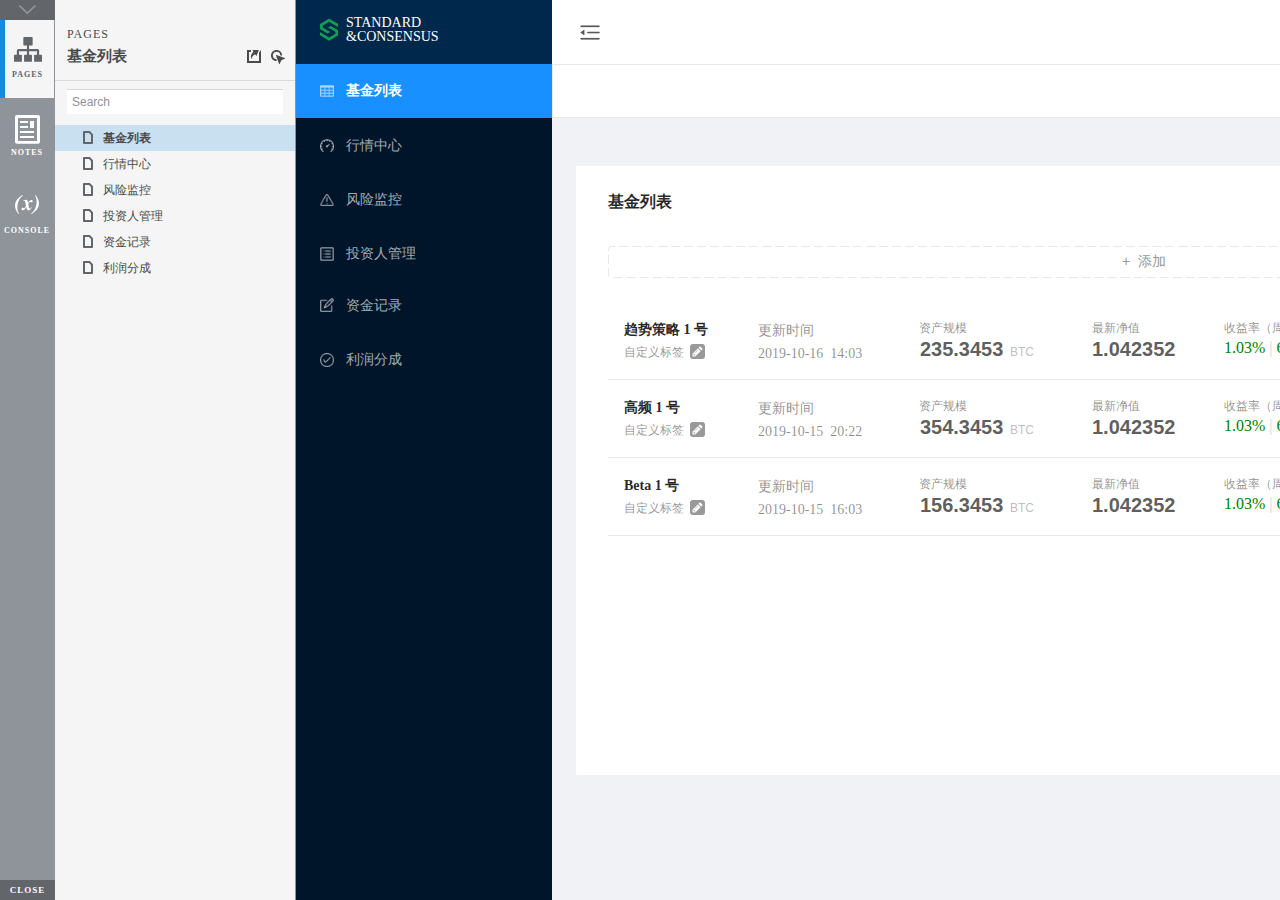
==== index.html @ 8e605404 "init" ====
<!DOCTYPE html>
<html xmlns="http://www.w3.org/1999/xhtml" xml:lang="en" lang="en">
<head>
    <title>Untitled Document</title>
    <meta http-equiv="X-UA-Compatible" content="IE=edge"/>
    <meta http-equiv="content-type" content="text/html; charset=utf-8" />
    <meta name="viewport" content="width=device-width, initial-scale=1.0" />
    <meta name="apple-mobile-web-app-capable" content="yes" />
    <link type="text/css" href="resources/css/reset.css" rel="Stylesheet" />
    <link type="text/css" href="resources/css/default.css" rel="Stylesheet" />
    <!--<link href='https://fonts.googleapis.com/css?family=Nunito:300' rel='stylesheet' type='text/css'>-->

    <script type="text/javascript">
        if (location.href.toString().indexOf('file://localhost/') == 0) {
            location.href = location.href.toString().replace('file://localhost/', 'file:///');
        }
    </script>

    <!-- 8.0.0.3366 -->
<script src="resources/scripts/jquery-1.7.1.min.js"></script>
<script src="resources/scripts/startPre.js"></script>
<script src="data/document.js"></script>

    <style type="text/css">

#outerContainer {
	width:1000px;
	height:1500px;
}

.vsplitbar {
    width: 3px;
    /*background: #B9B9B9;*/
    border-right: 1px solid #8f949a;
}

.vsplitbar:hover, .vsplitbar.active {
    background: #8f949a;
}

#rightPanel {
    background-color: White;
}

/*#leftPanel {
    min-width: 120px;
}*/

.splitterMask {
   position:absolute;
   top: 0;
   left: 0;
   width: 100%;
   height: 100%;
   overflow: hidden;
   background-image: url(resources/images/transparent.gif);
   z-index: 20000;
}

    </style>
    <script type="text/javascript" language="JavaScript"><!--
        var SITEMAP_COLLAPSE_VAR_NAME = 'c';
        var PLUGIN_VAR_NAME = 'g';
        var FOOTNOTES_VAR_NAME = 'fn';
        var ADAPTIVE_VIEW_VAR_NAME = 'view';
        var lastLeftPanelWidth = 295;
        var toolBarOnly = true;

        // isolate scope
        (function() {
            setUpController();
            
            var configuration = $axure.document.configuration;
            var _settings = {};
            _settings.projectId = configuration.prototypeId;
            _settings.isAxshare = configuration.isAxshare;
            _settings.loadFeedbackPlugin = configuration.loadFeedbackPlugin;
            var cHash = getHashStringVar(SITEMAP_COLLAPSE_VAR_NAME);
            _settings.startCollapsed = cHash == "1";
            if(cHash == "2") closePlayer();
            var gHash = getHashStringVar(PLUGIN_VAR_NAME);
            if(gHash == "") gHash = 1;
            _settings.startPluginGid = gHash;

            $axure.player.settings = _settings;

            $(window).bind('load', function() {
                if(CHROME_5_LOCAL && !$('body').attr('pluginDetected')) {
                    window.location = 'resources/chrome/chrome.html';
                }
            });

            $(document).ready(function() {
                $axure.page.bind('load.start', mainFrame_onload);
                $axure.messageCenter.addMessageListener(messageCenter_message);

                $(document).on('pluginShown', function (event, data) {
                    setVarInCurrentUrlHash('g', data ? data : '');
                });

                $(document).on('pluginCreated', function(event, data) {
                    if($axure.player.settings.startPluginGid == data) {
                        $axure.player.showPlugin(data);
                    }
                });

                if($axure.player.settings.loadFeedbackPlugin) {
                    if($axure.player.settings.isAxshare) {
                        $axure.utils.loadJS('/Scripts/plugins/feedback/feedback8.js');
                    } else {
                        $axure.utils.loadJS('http://share.axure.com/Scripts/plugins/feedback/feedback8.js');
                    }
                }

                if(navigator.userAgent.indexOf("MSIE") >= 0) $('#outerContainer').width('100%');
                initialize();
                if($axure.player.settings.startCollapsed) $('#outerContainer').splitter({ sizeLeft: 0 });
                else $('#outerContainer').splitter({ sizeLeft: lastLeftPanelWidth });
                $('#leftPanel').width(lastLeftPanelWidth);
                
                $(window).resize(function() { resizeContent(); });

                $('#maximizePanelContainer').hide();

                initializeLogo();

                $(window).resize();
                resizeContent();
                
                $axure.player.collapseToBar();

                if($axure.player.settings.startCollapsed) {
                    collapse();
                    $('#leftPanel').width(0);
                }

                if(MOBILE_DEVICE) {
                    $('#interfaceControlFrameMinimizeContainer').height('45px');
                    $('#interfaceControlFrameMinimizeContainer a').height('45px');
                    $('#interfaceControlFrameHeaderContainer').css('margin-top','45px');
                    $('#interfaceControlFrameCloseContainer a').css('padding','10px 0px');
                    $('#maximizePanelContainer').height('45px');//.css('top','inherit').css('bottom','0px');

                    $('body').removeClass('hashover');

                    if(IOS) {
                        $('#rightPanel').css('overflow', 'auto').css('-webkit-overflow-scrolling', 'touch').css('-ms-overflow-x', 'hidden');

                        window.addEventListener("orientationchange", function() {
                            var viewport = document.querySelector("meta[name=viewport]");
                            //so iOS doesn't zoom when switching back to portrait
                            viewport.setAttribute('content', 'width=device-width, initial-scale=1.0, maximum-scale=1.0');
                            viewport.setAttribute('content', 'width=device-width, initial-scale=1.0');
                            resizeContent();
                        }, false);

                        $axure.page.bind('load.start', function() {
                            resizeContent();
                        });
                    }
                }

            });

            function initialize() {
                var legacyQString = getQueryString("Page");
                if (legacyQString.length > 0) {
                    location.href = location.href.substring(0, location.href.indexOf("?")) + "#p=" + legacyQString;
                    return;
                }

                var mainFrame = document.getElementById("mainFrame");
                //if it's local file on safari, test if we can access mainframe after its loaded
                if(SAFARI && document.location.href.indexOf('file://') >= 0) {
                    $(mainFrame).load(function () {
                        var canAccess;
                        try {
                            var mainFrameWindow = mainFrame.contentWindow || mainFrame.contentDocument;
                            mainFrameWindow['safari_file_CORS'] = 'Y';
                            canAccess = mainFrameWindow['safari_file_CORS'] === 'Y';
                        } catch(err) {
                            canAccess = false;
                        }

                        if(!canAccess) window.location = 'resources/chrome/safari.html';
                    });
                }

                mainFrame.contentWindow.location.href = getInitialUrl();
            }

            function initializeLogo() {
                if($axure.document.configuration.logoImagePath) {
                    var image = new Image();
                    image.onload = function() {
                        $('#logoImage').css('max-width', this.width + 'px');
                        $axure.player.resizeContent();
                    };
                    image.src = $axure.document.configuration.logoImagePath;
                
                    $('#interfaceControlFrameLogoImageContainer').html('<img id="logoImage" src="" />');
                    $('#logoImage').attr('src', $axure.document.configuration.logoImagePath).load(function() { resizeContent(); });
                } else $('#interfaceControlFrameLogoImageContainer').hide();

                if ($axure.document.configuration.logoImageCaption) {
                    $('#interfaceControlFrameLogoCaptionContainer').html($axure.document.configuration.logoImageCaption);
                } else $('#interfaceControlFrameLogoCaptionContainer').hide();

                if(!$('#interfaceControlFrameLogoImageContainer').is(':visible') && !$('#interfaceControlFrameLogoCaptionContainer').is(':visible')) {
                    $('#interfaceControlFrameLogoContainer').hide();
                }
            }

            var resizeContent = $axure.player.resizeContent = function() {
                var newHeight = $(window).height();
                var newWidth = $(window).width();

                var controlContainerHeight = newHeight;// - 30;
                if($('#interfaceControlFrameLogoContainer').is(':visible')) controlContainerHeight -= $('#interfaceControlFrameLogoContainer').outerHeight();// + 16;

                $('#outerContainer').height(newHeight).width(newWidth);
                $('.vsplitbar').height(newHeight);
                $('#leftPanel').height(newHeight);
                $('#interfaceControlFrame').height(newHeight);
                $('#interfaceControlFrameContainer').height(newHeight);
                $('#interfaceControlFrameHostContainer').height(controlContainerHeight);

                $('#rightPanel').height(newHeight);
                $('#mainFrame').height(newHeight);

                if($('#leftPanel').is(':visible')) $('#rightPanel').width($(window).width() - $('#leftPanel').width() - 1);// $('.vsplitbar').width());
                else $('#rightPanel').width($(window).width());

                $(document).trigger('ContainerHeightChange',[controlContainerHeight]);

                if(MOBILE_DEVICE) {
                    if(!(getHashStringVar(ADAPTIVE_VIEW_VAR_NAME).length > 0)) $axure.messageCenter.postMessage('setAdaptiveViewForSize', {'width':newWidth, 'height':$('#rightPanel').height()});
                }
            }

            var collapseToBar = $axure.player.collapseToBar = function() {
                lastLeftPanelWidth = $('#leftPanel').width();
                $('#leftPanel').width('55px');
                $('.vsplitbar').hide();
                $('#rightPanel').width($(window).width() - $('#leftPanel').width());
                $(window).resize();
                $('#outerContainer').trigger('resize');
                toolBarOnly = true;
            }

            var expandFromBar = $axure.player.expandFromBar = function() {
                if($('.vsplitbar').is(':visible')) return;

                $('#leftPanel').width(lastLeftPanelWidth);
                $('.vsplitbar').show();
                $('#rightPanel').width($(window).width() - $('#leftPanel').width() - 1);// $('.vsplitbar').width());
                $(window).resize();
                $('#outerContainer').trigger('resize');
                toolBarOnly = false;
            }

        })();

        function messageCenter_message(message, data) {
            if(message == 'expandFrame') expand();
            else if(message == 'getCollapseFrameOnLoad' && $axure.player.settings.startCollapsed && !MOBILE_DEVICE) $axure.messageCenter.postMessage('collapseFrameOnLoad');
        }

        
        function getInitialUrl() {
            var pageName = getHashStringVar("p");
            if(pageName.length > 0) return pageName + ".html";
            else {
                var url = getFirstPageUrl($axure.document.sitemap.rootNodes);
                return (url ? url : "about:blank");
            }
        }

        function getFirstPageUrl(nodes) {
            for (var i = 0; i < nodes.length; i++) {
                var node = nodes[i];
                if (node.url) return node.url;
                else {
                    var hasChildren = (node.children && node.children.length > 0);
                    if (hasChildren) {
                        var url = getFirstPageUrl(node.children);
                        if (url) return url;
                    }
                }
            }
            return null;
        }

        function closePlayer() {
            if($axure.page.location) window.location.href = $axure.page.location;
            else {
                var pageFile = getInitialUrl();
                var currentLocation = window.location.toString();
                window.location.href = currentLocation.substr(0, currentLocation.lastIndexOf("/") + 1) + pageFile;
            }
        }

        function replaceHash(newHash) {
            var currentLocWithoutHash = window.location.toString().split('#')[0];

            //We use replace so that every hash change doesn't get appended to the history stack.
            //We use replaceState in browsers that support it, else replace the location
            if(typeof window.history.replaceState != 'undefined') {
                try {
                    //Chrome 45 (Version 45.0.2454.85 m) started throwing an error here when generated locally (this only happens with sitemap open) which broke all interactions.
                    //try catch breaks the url adjusting nicely when the sitemap is open, but all interactions and forward and back buttons work.
                    //Uncaught SecurityError: Failed to execute 'replaceState' on 'History': A history state object with URL 'file:///C:/Users/Ian/Documents/Axure/HTML/Untitled/start.html#p=home' cannot be created in a document with origin 'null'.
                    window.history.replaceState(null, null, currentLocWithoutHash + newHash);
                } catch(ex) {}
            } else {
                window.location.replace(currentLocWithoutHash + newHash);
            }
        }

        function collapse() {
            setVarInCurrentUrlHash('c', 1);
            if(!toolBarOnly) lastLeftPanelWidth = $('#leftPanel').width();

            $('#maximizePanelContainer').show();
            $('#leftPanel').hide();
            $('.vsplitbar').hide();
            $('#rightPanel').width($(window).width());
            $(window).resize();
            $('#outerContainer').trigger('resize');

            $(document).trigger('sidebarCollapse');

            if(MOBILE_DEVICE) {
                $('#maximizePanelContainer').animate({
                    top:$('#rightPanel').height() - $('#maximizePanelContainer').height()
                }, 300, 'swing', function() {
                    $('#maximizePanelContainer').css('top', 'inherit').css('bottom', '0px');
                });
            }
        }

        function expand() {
            if(MOBILE_DEVICE) {
                $('#maximizePanelContainer').css('top', '0px').css('bottom', 'inherit');
            }

            deleteVarFromCurrentUrlHash('c');
            $('#maximizePanelContainer').hide();
            $('#leftPanel').width(lastLeftPanelWidth);
            $('#leftPanel').show();
            if(!toolBarOnly) {
                $('.vsplitbar').show();
                $('#rightPanel').width($(window).width() - $('#leftPanel').width() - 1);
            } else {
                $axure.player.collapseToBar();
            }
            $(window).resize();
            $('#outerContainer').trigger('resize');

            $(document).trigger('sidebarExpanded');
        }


        function mainFrame_onload() {
            if($axure.page.pageName) document.title = $axure.page.pageName;
        }

        function getQueryString(query) {
            var qstring = self.location.href.split("?");
            if(qstring.length < 2) return "";
            return GetParameter(qstring, query);
        }
        
        function GetParameter(qstring, query) {
            var prms = qstring[1].split("&");
            var frmelements = new Array();
            var currprmeter, querystr = "";

            for(var i = 0; i < prms.length; i++) {
                currprmeter = prms[i].split("=");
                frmelements[i] = new Array();
                frmelements[i][0] = currprmeter[0];
                frmelements[i][1] = currprmeter[1];
            }

            for(j = 0; j < frmelements.length; j++) {
                if(frmelements[j][0].toLowerCase() == query.toLowerCase()) {
                    querystr = frmelements[j][1];
                    break;
                }
            }
            return querystr;
        }
        
        function getHashStringVar(query) {
            var qstring = self.location.href.split("#");
            if(qstring.length < 2) return "";
            return GetParameter(qstring, query);
        }

        function setHashStringVar(currentHash, varName, varVal) {
            var varWithEqual = varName + '=';
            var poundVarWithEqual = varVal === '' ? '' :  '#' + varName + '=' + varVal;
            var ampVarWithEqual = varVal === '' ? '' :  '&' + varName + '=' + varVal;
            var hashToSet = '';

            var pageIndex = currentHash.indexOf('#' + varWithEqual);
            if(pageIndex == -1) pageIndex = currentHash.indexOf('&' + varWithEqual);
            if(pageIndex != -1) {
                var newHash = currentHash.substring(0, pageIndex);

                newHash = newHash == '' ? poundVarWithEqual : newHash + ampVarWithEqual;

                var ampIndex = currentHash.indexOf('&', pageIndex + 1);
                if(ampIndex != -1) {
                    newHash = newHash == '' ? '#' + currentHash.substring(ampIndex + 1) : newHash + currentHash.substring(ampIndex);
                }
                hashToSet = newHash;
            } else if(currentHash.indexOf('#') != -1) {
                hashToSet = currentHash + ampVarWithEqual;
            } else {
                hashToSet = poundVarWithEqual;
            }

            if(hashToSet != '' || varVal == '') {
                return hashToSet;
            }

            return null;
        }

        function setVarInCurrentUrlHash(varName, varVal) {
            var newHash = setHashStringVar(window.location.hash, varName, varVal);

            if(newHash != null) {
                replaceHash(newHash);
            }
        }

        function deleteHashStringVar(currentHash, varName) {
            var varWithEqual = varName + '=';

            var pageIndex = currentHash.indexOf('#' + varWithEqual);
            if(pageIndex == -1) pageIndex = currentHash.indexOf('&' + varWithEqual);
            if(pageIndex != -1) {
                var newHash = currentHash.substring(0, pageIndex);

                var ampIndex = currentHash.indexOf('&', pageIndex + 1);

                //IF begin of string....if none blank, ELSE # instead of & and rest
                //IF in string....prefix + if none blank, ELSE &-rest
                if(newHash == '') { //beginning of string
                    newHash = ampIndex != -1 ? '#' + currentHash.substring(ampIndex + 1) : '';
                } else { //somewhere in the middle
                    newHash = newHash + (ampIndex != -1 ? currentHash.substring(ampIndex) : '');
                }

                return newHash;
            }

            return null;
        }

        function deleteVarFromCurrentUrlHash(varName) {
            var newHash = deleteHashStringVar(window.location.hash, varName);

            if(newHash != null) {
                replaceHash(newHash);
            }
        }
    --></script>
    
    <link type="text/css" rel="Stylesheet" href="plugins/sitemap/styles/sitemap.css" />
    <link type="text/css" rel="Stylesheet" href="plugins/page_notes/styles/page_notes.css" />
    <link type="text/css" rel="Stylesheet" href="plugins/debug/styles/debug.css" />
    <script src="resources/scripts/startPost.js"></script>


    <!--<link type="text/css" rel="Stylesheet" href="plugins/recordplay/styles/recordplay.css" />
    <script type="text/javascript" src="plugins/recordplay/recordplay.js"></script>-->
    

</head>
<body scroll="no" class="hashover">
    <div id="outerContainer">

        <div id="leftPanel">
            <div id="interfaceControlFrame">
                <div id="interfaceControlFrameMinimizeContainer">
                    <a title="Collapse" id="interfaceControlFrameMinimizeButton" onclick="collapse();">&nbsp;</a>
                </div>
                <div id="interfaceControlFrameHeaderContainer">
                    <ul id="interfaceControlFrameHeader"></ul>
                </div>
                <div id="interfaceControlFrameContainer">
                    <div id="interfaceControlFrameLogoContainer">
                        <div id="interfaceControlFrameLogoImageContainer"></div>
                        <div id="interfaceControlFrameLogoCaptionContainer"></div>
                    </div>
                    <div id="interfaceControlFrameHostContainer">
                    </div>
                </div>
                <div id="interfaceControlFrameCloseContainer">
                    <a title="Close" id="interfaceControlFrameCloseButton" onclick="closePlayer();">CLOSE</a>
                </div>
            </div>
        </div>
        <div id="rightPanel">
            <iframe id="mainFrame" name="mainFrame" width="100%" height="100%" src="" frameborder="0" style="display: block;" webkitallowfullscreen mozallowfullscreen allowfullscreen></iframe>
        </div>

    </div>

    <div id="maximizePanelContainer">
        <iframe id="expandFrame" src="resources/expand.html" width="100%" height="100%" scrolling="no" allowtransparency="true" frameborder="0"></iframe>
    </div>

</body>
</html>
---- resources/css/default.css ----
﻿body {
  font-family : Arial, Helvetica, Sans-Serif;
  background-color: #8f949a;
  overflow:hidden;
}
a {
  cursor: pointer;
}

input[type="radio"], input[type="checkbox"] {
    margin: 0px 9px 0px 0px;
    vertical-align: bottom;
}

input {
    -webkit-box-sizing: border-box;
    -moz-box-sizing: border-box;
    box-sizing: border-box;
}

#maximizePanelContainer {
  font-size: 4px;
  position:absolute;
  left: 0px;
  top: 0px;
  width: 55px;
  height: 20px;
  overflow: visible;
  z-index: 1000;
}
#maximizePanelOver {
    position: absolute;
    left: 0px;
    top: 0px;
    width: 55px;
    height: 20px;
}
.maximizePanel {
    position: absolute;
    left: 0px;
    top: 0px;
    width: 55px;
    height: 20px;
    background: #a2a2a2 url('../images/expand.png') no-repeat center center;
    background: url('../images/expand.svg') no-repeat center center, linear-gradient(rgba(200,200,200,.5),rgba(200,200,200,.5));
    cursor: pointer;
}

#interfaceControlFrameMinimizeContainer {
  position:absolute;
    top: 0px;
    left: 0px;
  font-size: 2px; /*for IE*/
  text-align: right;
  z-index: 100;
    height: 20px;
    width: 55px;
    background-color: #62666b;
}
#interfaceControlFrameMinimizeContainer a {
    display: inline-block;
    width: 55px;
    height: 20px;
    font-size: 2px;
    background: url('../images/close.png') no-repeat center center;
    background: url('../images/close.svg') no-repeat center center, linear-gradient(transparent,transparent);
    text-decoration: none;
}

.hashover #interfaceControlFrameMinimizeContainer a:hover {
    background: url('../images/close_hover.png') no-repeat center center;
    background: url('../images/close_hover.svg') no-repeat center center, linear-gradient(transparent,transparent);
}

#interfaceControlFrame {
    margin: 0px 0px 0px 55px;
}

#interfaceControlFrameCloseContainer {
    /*display: none;*/
    position:absolute;
    bottom: 0px;
    left: 0px;
    font-size: 9px;
    font-family: 'Trebuchet MS';
    font-weight: bold;
    letter-spacing: 1px;
    z-index: 100;
    width: 55px;
    background-color: #62666b;
    text-align: center;  
}
#interfaceControlFrameCloseContainer a {
    display: inline-block;
    width: 55px;
    color: #ffffff;
    padding: 5px 0px;
}

#interfaceControlFrameHeader li a {
    display: block;
    width: 54px;
    height: 78px;
    text-align: center;
    padding-top: 50px;
    outline: none;
    margin-right: 1px;
    text-decoration: none;
    color: #ffffff;
    white-space: nowrap;
    background-color: transparent;
    background-repeat: no-repeat;
    background-position: 50% 17px;
    box-sizing: border-box;
    -moz-box-sizing: border-box;
    -webkit-box-sizing: border-box;
    border-left: 4px solid transparent;
    border-right: 4px solid transparent;
}

.hashover #interfaceControlFrameHeader li a:hover {
    background-color: transparent;
    background-repeat: no-repeat;
    background-position: 50% 17px;
    color: #c2c2c2;
}

#interfaceControlFrameHeader li a.selected, #interfaceControlFrameHeader li a.selected:hover {
    background-color: #f5f5f5;
    background-repeat: no-repeat;
    background-position: 50% 17px;
    color: #62666b;
    border-left: 5px solid #138CDD;
}

#interfaceControlFrameHeaderContainer {
    float: left;
    overflow: visible;
    width: 55px;
    margin-left: -55px;
    margin-top: 20px;
}

#interfaceControlFrameHeader {
    position: relative;
    list-style: none;
    font-size: 8px;
    z-index: 50;
    font-family: 'Trebuchet MS';
    font-weight: bold;
    letter-spacing: 1px;
}

#interfaceControlFrameContainer {
    float: right;
    background-color: #f5f5f5;
    overflow: hidden;
    width: 100%;
}

#interfaceControlFrameLogoContainer {
  background-color: White;
  padding: 20px 10px 10px 10px;
  overflow: hidden;
}

#interfaceControlFrameLogoImageContainer {
  text-align: center;
}

#interfaceControlFrameLogoCaptionContainer {
  text-align: center;
  margin: 5px 10px 0px 10px;
  font-size: 12px;
  color: #4a4a4a;
}

#logoImage {
    width: 100%;
}

.emptyStateContainer {
    text-align: center;
    padding: 0px 10px;
    margin-top: 32px
}

.emptyStateTitle {
    margin: 0px 0px 9px 0px;
    font-weight: bold;
}

.emptyStateContent {
    line-height: 16px;
}

.dottedDivider {
    height: 2px;
    margin: 15px 0px 15px 0px;
    background: url('../images/divider.png') no-repeat center center;
    background: url('../images/divider.svg') no-repeat center center, linear-gradient(transparent,transparent);
}

.nondottedDivider {
    height: 2px;
    margin: 9px 0px 9px 0px;
}
---- plugins/sitemap/styles/sitemap.css ----
﻿
#sitemapHost {
    font-size: 12px;
    color:#4a4a4a;
    height: 100%;
}

#sitemapHostBtn a {
    background: url('images/sitemap_on.png');
    background: url('images/sitemap_on.svg'),linear-gradient(transparent, transparent);
}

.hashover #sitemapHostBtn a:hover {
    background: url('images/sitemap_hover.png');
    background: url('images/sitemap_hover.svg'),linear-gradient(transparent, transparent);
}

#sitemapHostBtn a.selected, #sitemapHostBtn a.selected:hover {
    background: url('images/sitemap_off.png');
    background: url('images/sitemap_off.svg'),linear-gradient(transparent, transparent);
}

#sitemapHost .pageButtonHeader {
    top: -27px;
}

#sitemapTreeContainer {
    overflow: auto;
    width: 100%;
    height: 100%;
    -webkit-overflow-scrolling: touch;
}

.sitemapTree {
    margin: 0px 0px 10px 0px;
    overflow:visible;
}

.sitemapTree ul {
    list-style-type: none;
    margin: 0px 0px 0px 0px;
    padding-left: 0px;
}

.sitemapPlusMinusLink 
{
}

.sitemapMinus 
{
	vertical-align:middle;
    background: url('images/minus.gif');
    background-repeat: no-repeat;
	margin-right: 3px;	
	margin-bottom: 1px;
    height:9px;
    width:9px;
    display:inline-block;
}

.sitemapPlus 
{
	vertical-align:middle;
    background: url('images/plus.gif');
    background-repeat: no-repeat;
	margin-right: 3px;	
	margin-bottom: 1px;
	height:9px;
    width:9px;
    display:inline-block;
}

.sitemapPageLink 
{
    margin-left: 0px;
}

.sitemapPageIcon 
{
	margin: 0px 0px -3px 4px;
    width: 16px;
    height: 16px;
    display: inline-block;
    background: url('images/page.png') no-repeat center center;
    background: url('images/page.svg') no-repeat center center, linear-gradient(transparent,transparent);
}

.sitemapFlowIcon
{
    background: url('images/flow.png') no-repeat center center;
    background: url('images/flow.svg') no-repeat center center, linear-gradient(transparent,transparent);
}

.sitemapFolderIcon
{
    background: url('images/folder_closed.png') no-repeat center center;
    background: url('images/folder_closed.svg') no-repeat center center, linear-gradient(transparent,transparent);
}

.sitemapFolderOpenIcon
{
    background: url('images/folder_open.png') no-repeat center center;
    background: url('images/folder_open.svg') no-repeat center center, linear-gradient(transparent,transparent);
}

.sitemapPageName 
{
    margin-left: 7px;
}

.sitemapNode 
{
    /*margin:4px 0px 4px 0px;*/
    white-space:nowrap;
}

.sitemapPageLinkContainer {
    /*display: inline-block;*/
    margin-left: 0px;
    padding: 4px 0px 4px 0px;
}
/*
.sitemapNode div
{
	padding-top: 1px; 
	padding-bottom: 3px;
    padding-left: 20px;
	height: 14px;
}
*/

.sitemapExpandableNode 
{
	margin-left: 0px;
}

.sitemapHighlight 
{
    /*display: inline-block;*/
	background-color : #C8E0F0;
    font-weight: bold;
}

.sitemapGreyedName
{
	color: #AAA;
}


.pluginNameHeader
{
    font-family: 'Trebuchet MS';
	font-size: 12px;
    letter-spacing: 1px;
	/*font-weight: bold;*/
	white-space: nowrap;
    margin-bottom: 5px;
}

.pageNameHeader
{
    font-family: 'Trebuchet MS';
    /*display: inline-block;*/
    /*float: left;*/
	font-size: 15px;
	font-weight: bold;
	/*height: 23px;*/
    padding-right: 77px;
	white-space: nowrap;
    overflow: hidden;
    text-overflow: ellipsis;
}

.pageButtonHeader
{
    float: right;
    position: relative;
    /*width: 72px;*/
	height: 24px;
    top: -22px;
    margin-bottom: -24px;
}

.sitemapHeader
{
    padding-top: 27px;
    border-bottom: 1px solid #d9d9d9;
    min-width: 110px;
}

.sitemapToolbar {
    margin: 0px 5px 14px 12px;
}

.sitemapToolbarButton
{
    float: left;
    width: 22px;
    height: 22px;
    border: 1px solid transparent;
}

#linksButton {
    background: url('images/share.png') no-repeat center center;
    background: url('images/share.svg') no-repeat center center, linear-gradient(transparent,transparent);
}

#linksButton:hover {
    background: url('images/share_hover.png') no-repeat center center;
    background: url('images/share_hover.svg') no-repeat center center, linear-gradient(transparent,transparent);
}

#linksButton.sitemapToolbarButtonSelected, .hashover #linksButton.sitemapToolbarButtonSelected:hover {
    background: url('images/share_on.png') no-repeat center center;
    background: url('images/share_on.svg') no-repeat center center, linear-gradient(transparent,transparent);
}

#adaptiveButton {
    background: url('images/views.png') no-repeat center center;
    background: url('images/views.svg') no-repeat center center, linear-gradient(transparent,transparent);
}

#adaptiveButton:hover {
    background: url('images/views_hover.png') no-repeat center center;
    background: url('images/views_hover.svg') no-repeat center center, linear-gradient(transparent,transparent);
}

#adaptiveButton.sitemapToolbarButtonSelected, #adaptiveButton.sitemapToolbarButtonSelected:hover {
    background: url('images/views_on.png') no-repeat center center;
    background: url('images/views_on.svg') no-repeat center center, linear-gradient(transparent,transparent);
}

#highlightInteractiveButton {
    background: url('images/hotspots.png') no-repeat center center;
    background: url('images/hotspots.svg') no-repeat center center, linear-gradient(transparent,transparent);
    margin-top: 1px;
}

#highlightInteractiveButton:hover {
    background: url('images/hotspots_hover.png') no-repeat center center;
    background: url('images/hotspots_hover.svg') no-repeat center center, linear-gradient(transparent,transparent);
}

#highlightInteractiveButton.sitemapToolbarButtonSelected, #highlightInteractiveButton.sitemapToolbarButtonSelected:hover {
    background: url('images/hotspots_on.png') no-repeat center center;
    background: url('images/hotspots_on.svg') no-repeat center center, linear-gradient(transparent,transparent);
}

/*#variablesButton {
    background: url('images/229_variables_16.png') no-repeat center center;
}*/

#searchButton {
    background: url('images/232_search_16.png') no-repeat center center;
}

.sitemapLinkContainer
{
	margin-top: 8px;
	padding-right: 5px;
	/*font-size: 12px;*/
}

.sitemapLinkField 
{
	width: 100%;
	font-size: 12px;
	margin-top: 3px;
    padding: 5px;
}

.sitemapRadioSelected {
    font-weight: bold;
}

.sitemapOptionContainer
{
	margin-top: 8px;
	padding-right: 5px;
	/*font-size: 12px;*/
}

#sitemapOptionsDiv
{
	margin-top: 10px;
	/*margin-left: 16px;*/
}

#viewSelectDiv
{
    padding: 2px 0px 0px 0px;
	/*margin-left: 5px;*/
}

#viewSelect
{
	width: 70%;
}

.sitemapUrlOption
{
	padding-bottom: 8px;
}

.optionLabel
{
	font-size: 12px;
}

.sitemapPopupContainer
{
    display: none;
    position: absolute;
	background-color: #F4F4F4;
	border: 1px solid #B9B9B9;
	padding: 5px 5px 5px 5px;
	margin: 5px 0px 0px 5px;
    z-index: 1;
}

#sitemapLinksContainer {
    border-top: 1px solid #d9d9d9;
    padding: 10px;
    margin-left: 0px;
    /*line-height: 18px;*/
}

#adaptiveViewsContainer {
    border-top: 1px solid #d9d9d9;
    padding: 10px;
    margin-left: 0px;
    line-height: 18px;
}

.adaptiveViewOption
{
	padding: 2px;
}

.adaptiveViewOption:hover
{ 
	background-color: rgb(204,235,248);
	cursor: pointer;
}

.currentAdaptiveView {
    font-weight: bold;
}

.adaptiveCheckboxDiv {
	height: 15px;
	width: 15px;
	float: left;
}

.checkedAdaptive {
	background: url('images/adaptivecheck.png') no-repeat center center;
}

/*#variablesContainer 
{
	max-height: 350px;
	overflow: auto;
}*/

/*#variablesClearLink 
{
	color: #069;
	left: 5px;
}*/

#searchDiv {
    padding: 8px 12px 11px 12px;
}

#searchBox {
    width: 100%;
    border: none;
    border-top: 1px solid #d9d9d9;
    /*border-bottom: 1px solid #d9d9d9;*/
    padding: 5px;
    font-size: 12px;
}

.searchBoxHint 
{
	color: #8f949a;
	/*font-style: italic;*/
}

#sitemapLinksPageName
{
	font-weight: bold;
}

#sitemapOptionsHeader
{
	font-weight: bold;
}
---- plugins/page_notes/styles/page_notes.css ----
﻿#pageNotesHost {
    font-size: 12px;
    color:#4a4a4a;
    height: 100%;
}

#pageNotesHostBtn a {
    background: url('images/notes_on.png');
    background: url('images/notes_on.svg'),linear-gradient(transparent, transparent);
}

.hashover #pageNotesHostBtn a:hover {
    background: url('images/notes_hover.png');
    background: url('images/notes_hover.svg'),linear-gradient(transparent, transparent);
}

#pageNotesHostBtn a.selected, #pageNotesHostBtn a.selected:hover {
    background: url('images/notes_off.png');
    background: url('images/notes_off.svg'),linear-gradient(transparent, transparent);
}

#footnotesButton {
    background: url('images/footnotes.png') no-repeat center center;
    background: url('images/footnotes.svg') no-repeat center center,linear-gradient(transparent, transparent);
}

#footnotesButton:hover {
    background: url('images/footnotes_hover.png') no-repeat center center;
    background: url('images/footnotes_hover.svg') no-repeat center center,linear-gradient(transparent, transparent);
}

#footnotesButton.sitemapToolbarButtonSelected, #footnotesButton.sitemapToolbarButtonSelected:hover {
    background: url('images/footnotes_on.png') no-repeat center center;
    background: url('images/footnotes_on.svg') no-repeat center center,linear-gradient(transparent, transparent);
}

.nextPageButton {
    background: url('images/forward.png') no-repeat center center;
    background: url('images/forward.svg') no-repeat center center,linear-gradient(transparent, transparent);    
}

.nextPageButton:hover {
    background: url('images/forward_hover.png') no-repeat center center;
    background: url('images/forward_hover.svg') no-repeat center center,linear-gradient(transparent, transparent);    
}

.prevPageButton {
    background: url('images/back.png') no-repeat center center;
    background: url('images/back.svg') no-repeat center center,linear-gradient(transparent, transparent);    
}

.prevPageButton:hover {
    background: url('images/back_hover.png') no-repeat center center;
    background: url('images/back_hover.svg') no-repeat center center,linear-gradient(transparent, transparent);    
}

#pageNotesScrollContainer 
{
    overflow: auto;
    width: 100%;
    /*height: 100%;*/
    -webkit-overflow-scrolling: touch;
}    

#pageNotesContainer 
{
    /*padding: 10px 10px 10px 12px;*/
}

#pageNotesContent 
{
	overflow: visible;
}

.pageNoteContainer 
{
    padding: 10px;
}

.pageNoteName 
{
    font-family: 'Trebuchet MS';
	font-size: 14px;
    font-weight: bold;
	margin-bottom: 5px;
	/*text-decoration: underline;*/
	white-space: nowrap;
}

.pageNote 
{
    line-height: 21px;
	/*margin-bottom: 20px;*/
}

.widgetNoteContainer {
    padding: 10px;
    border-bottom: 1px solid transparent;
    border-top: 1px solid transparent;
    cursor: pointer;
}

.widgetNoteContainerSelected {
    background-color: white;
    border-bottom: 1px solid #c2c2c2;
    border-top: 1px solid #c2c2c2;
}

/*.widgetNoteContainer:hover {
    background-color: white;
    //border-bottom: 1px solid #c2c2c2;
    //border-top: 1px solid #c2c2c2;
}*/

.widgetNoteFootnote {
    display: inline-block;
    /*vertical-align: top;
    margin: 2px 5px 10px 0px;
    padding: 1px 6px;
    font-size: 10px;
    color: #ffffff;
    background-color: #0a6cd6;*/
    width: 13px;
    height: 12px;
    padding-top: 1px;
    text-align: center;
    background-color: #138CDD;
    /*-moz-box-shadow: 1px 1px 3px #aaa;
    -webkit-box-shadow: 1px 1px 3px #aaa;
    box-shadow: 1px 1px 3px #aaa;*/
    font-size: 0px;
    margin-right: 8px;
}

div.annnoteline {
    display: inline-block;
    width: 9px;
    height: 1px;
    border-bottom: 1px solid white;
    margin-top: 1px;
}

.widgetNoteLabel {
    display: inline-block;
    vertical-align: top;
    font-family: 'Trebuchet MS';
	font-size: 14px;
    font-weight: bold;
	margin-bottom: 5px;    
}

.noteLink {
    text-decoration: inherit;
    color: inherit;
}

.noteLink:hover {
    background-color: white;
}
---- plugins/debug/styles/debug.css ----
﻿#debugHost {
    font-size: 12px;
    color:#4a4a4a;
    height: 100%;
}

#debugHostBtn a {
    background: url('images/variables_on.png');
    background: url('images/variables_on.svg'),linear-gradient(transparent, transparent);
}

.hashover #debugHostBtn a:hover {
    background: url('images/variables_hover.png');
    background: url('images/variables_hover.svg'),linear-gradient(transparent, transparent);
}

#debugHostBtn a.selected, #debugHostBtn a.selected:hover {
    background: url('images/variables_off.png');
    background: url('images/variables_off.svg'),linear-gradient(transparent, transparent);
}

#debugHeader .pageNameHeader {
    padding-right: 0px;
}

#variablesClearLink {
    display: inline-block;
    margin-bottom: 15px;
}

#variablesClearLink:hover {
    color: #0a6cd6;
}

#traceClearLink {
    display: inline-block;
    margin-bottom: 15px;
}

#traceClearLink:hover {
    color: #0a6cd6;
}

#debugScrollContainer 
{
    overflow: auto;
    width: 100%;
    height: 100%;
    -webkit-overflow-scrolling: touch;
}

#debugContainer {
        padding: 10px 10px 10px 10px;
}

.variableName
{
	font-weight: bold;
}

.variableDiv
{
    margin-bottom: 20px;
    line-height: 16px;

}

#variablesContainer {
    padding-bottom: 5px;
    /*overflow: auto;*/
}

#traceContainer {
    padding-top: 15px;
    /*padding: 0px 10px 10px 10px;*/
}

.debugToolbarButton 
{
	font-size: 1em;
	color: #069;
}

.axEventBlock {
    display: inline-block;
    width: 100%;
    margin: 5px 0px 5px 0px;
    line-height: 21px;
}

/*a.axEventBlock:hover {
    background-color: #069;
    color: white;
}*/

.axTime {
    margin: 0px 0px 0px 0px;
    font-size: 11px;
    color: #b1b3b5;
}

.axLabel {
    margin: 0px 0px 5px 0px;
    font-family: 'Trebuchet MS';
    font-size: 14px;
    font-weight: bold;
}

.lastAxEvent {
    margin-bottom: 10px;
    border-bottom: 1px solid #c2c2c2;
    padding-bottom: 10px;
}

.axEvent {
    margin: 0px 0px 5px 0px;
    font-weight: bold;
}

.axCase {
    margin: 0px 0px 5px 8px;
    font-style: italic;
}

.axAction {
    margin: 0px 0px 5px 13px;
}

#traceEmptyState.emptyStateContainer {
    margin-top: 0px;
}

.debugLinksContainer {
    text-align: right;
}
---- plugins/recordplay/styles/recordplay.css ----
﻿#recordPlayHost {
    font-size: 12px;
    color:#333;
    height: 100%;
}


#recordPlayContainer 
{
    overflow: auto;
    width: 100%;
    height: 100%;
    padding: 10px 10px 10px 10px;
}

#recordPlayToolbar 
{
	margin: 5px 5px 5px 5px;
    height: 22px;
}

#recordPlayToolbar .recordPlayButton
{
    float: left;
    width: 22px;
    height: 22px;
    border: 1px solid transparent;
}

#recordPlayToolbar .recordPlayButton:hover
{
    border: 1px solid rgb(0,157,217);
    background-color : rgb(166,221,242);
}

#recordPlayToolbar .recordPlayButton:active
{
    border: 1px solid rgb(0,157,217);
    background-color : rgb(204,235,248);
}

#recordPlayToolbar .recordPlayButtonSelected {
    border: 1px solid rgb(0,157,217);
    background-color : rgb(204,235,248);    
}

#recordButton {
    background: url('../../sitemap/styles/images/233_hyperlink_16.png') no-repeat center center;
}

#playButton {
    background: url('../../sitemap/styles/images/225_responsive_16.png') no-repeat center center;
}

#stopButton {
    background: url('../../sitemap/styles/images/228_togglenotes_16.png') no-repeat center center;
}

#deleteButton {
    background: url('../../sitemap/styles/images/231_event_16.png') no-repeat center center;
}

#recordNameHeader
{
    /* yeah??*/
	font-size: 13px;
	font-weight: bold;
	height: 23px;
	white-space: nowrap;
}

#recordPlayContent 
{
    /* yeah??*/
	overflow: visible;
}

.recordPlayName 
{
	font-size: 12px;
	margin-bottom: 5px;
	text-decoration: underline;
	white-space: nowrap;
}

.recordPlay 
{
	margin-bottom: 10px;
}
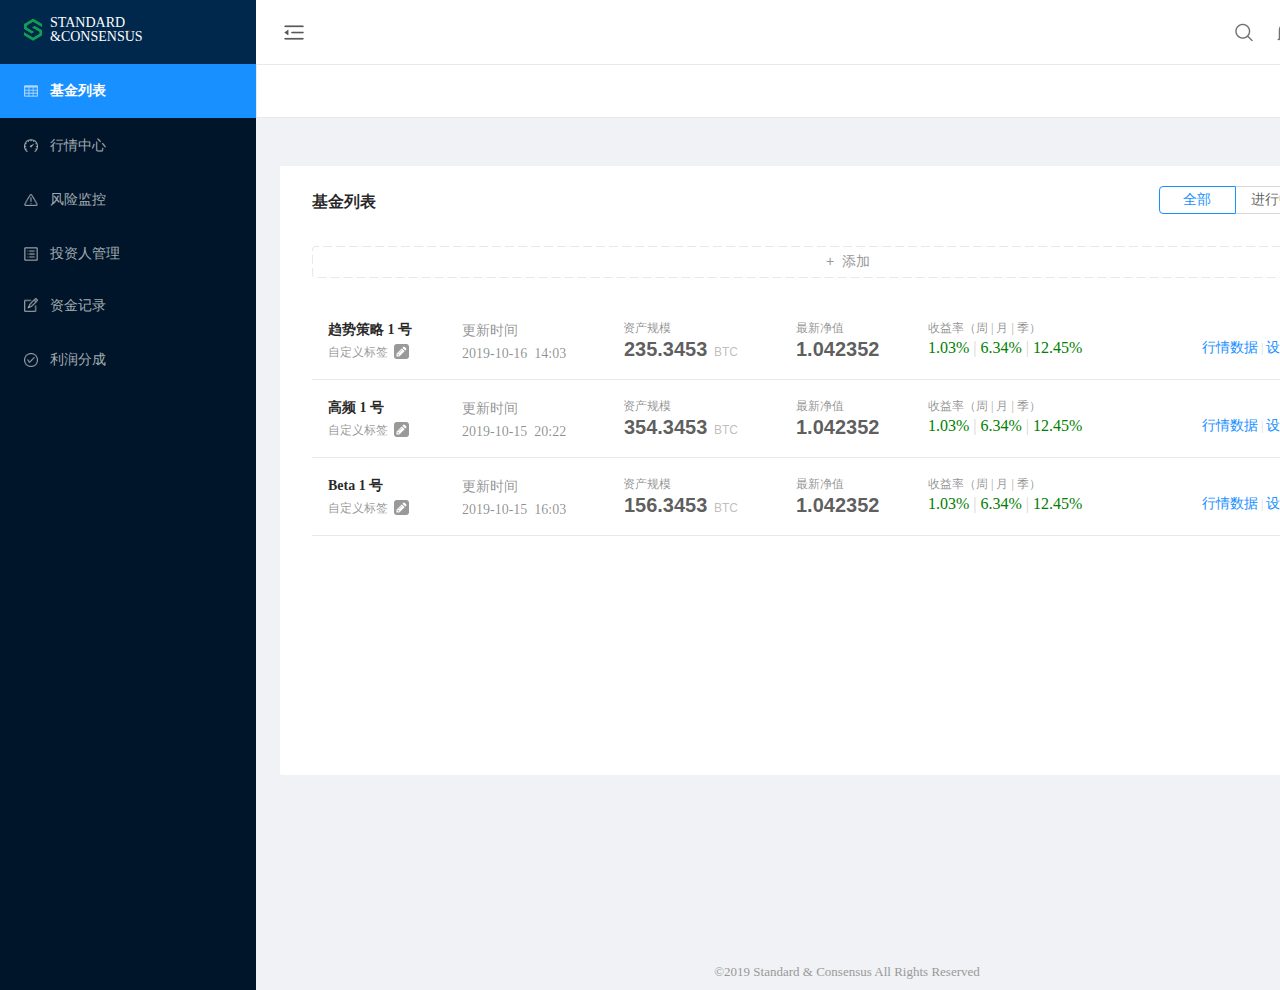
==== commit 1fd22a98: "bug fix" ====
--- a/index.html
+++ b/index.html
@@ -1,519 +1,721 @@
-<!DOCTYPE html>
-<html xmlns="http://www.w3.org/1999/xhtml" xml:lang="en" lang="en">
-<head>
-    <title>Untitled Document</title>
-    <meta http-equiv="X-UA-Compatible" content="IE=edge"/>
-    <meta http-equiv="content-type" content="text/html; charset=utf-8" />
-    <meta name="viewport" content="width=device-width, initial-scale=1.0" />
-    <meta name="apple-mobile-web-app-capable" content="yes" />
-    <link type="text/css" href="resources/css/reset.css" rel="Stylesheet" />
-    <link type="text/css" href="resources/css/default.css" rel="Stylesheet" />
-    <!--<link href='https://fonts.googleapis.com/css?family=Nunito:300' rel='stylesheet' type='text/css'>-->
-
-    <script type="text/javascript">
-        if (location.href.toString().indexOf('file://localhost/') == 0) {
-            location.href = location.href.toString().replace('file://localhost/', 'file:///');
-        }
-    </script>
-
-    <!-- 8.0.0.3366 -->
-<script src="resources/scripts/jquery-1.7.1.min.js"></script>
-<script src="resources/scripts/startPre.js"></script>
-<script src="data/document.js"></script>
-
-    <style type="text/css">
-
-#outerContainer {
-	width:1000px;
-	height:1500px;
-}
-
-.vsplitbar {
-    width: 3px;
-    /*background: #B9B9B9;*/
-    border-right: 1px solid #8f949a;
-}
-
-.vsplitbar:hover, .vsplitbar.active {
-    background: #8f949a;
-}
-
-#rightPanel {
-    background-color: White;
-}
-
-/*#leftPanel {
-    min-width: 120px;
-}*/
-
-.splitterMask {
-   position:absolute;
-   top: 0;
-   left: 0;
-   width: 100%;
-   height: 100%;
-   overflow: hidden;
-   background-image: url(resources/images/transparent.gif);
-   z-index: 20000;
-}
-
-    </style>
-    <script type="text/javascript" language="JavaScript"><!--
-        var SITEMAP_COLLAPSE_VAR_NAME = 'c';
-        var PLUGIN_VAR_NAME = 'g';
-        var FOOTNOTES_VAR_NAME = 'fn';
-        var ADAPTIVE_VIEW_VAR_NAME = 'view';
-        var lastLeftPanelWidth = 295;
-        var toolBarOnly = true;
-
-        // isolate scope
-        (function() {
-            setUpController();
-            
-            var configuration = $axure.document.configuration;
-            var _settings = {};
-            _settings.projectId = configuration.prototypeId;
-            _settings.isAxshare = configuration.isAxshare;
-            _settings.loadFeedbackPlugin = configuration.loadFeedbackPlugin;
-            var cHash = getHashStringVar(SITEMAP_COLLAPSE_VAR_NAME);
-            _settings.startCollapsed = cHash == "1";
-            if(cHash == "2") closePlayer();
-            var gHash = getHashStringVar(PLUGIN_VAR_NAME);
-            if(gHash == "") gHash = 1;
-            _settings.startPluginGid = gHash;
-
-            $axure.player.settings = _settings;
-
-            $(window).bind('load', function() {
-                if(CHROME_5_LOCAL && !$('body').attr('pluginDetected')) {
-                    window.location = 'resources/chrome/chrome.html';
-                }
-            });
-
-            $(document).ready(function() {
-                $axure.page.bind('load.start', mainFrame_onload);
-                $axure.messageCenter.addMessageListener(messageCenter_message);
-
-                $(document).on('pluginShown', function (event, data) {
-                    setVarInCurrentUrlHash('g', data ? data : '');
-                });
-
-                $(document).on('pluginCreated', function(event, data) {
-                    if($axure.player.settings.startPluginGid == data) {
-                        $axure.player.showPlugin(data);
-                    }
-                });
-
-                if($axure.player.settings.loadFeedbackPlugin) {
-                    if($axure.player.settings.isAxshare) {
-                        $axure.utils.loadJS('/Scripts/plugins/feedback/feedback8.js');
-                    } else {
-                        $axure.utils.loadJS('http://share.axure.com/Scripts/plugins/feedback/feedback8.js');
-                    }
-                }
-
-                if(navigator.userAgent.indexOf("MSIE") >= 0) $('#outerContainer').width('100%');
-                initialize();
-                if($axure.player.settings.startCollapsed) $('#outerContainer').splitter({ sizeLeft: 0 });
-                else $('#outerContainer').splitter({ sizeLeft: lastLeftPanelWidth });
-                $('#leftPanel').width(lastLeftPanelWidth);
-                
-                $(window).resize(function() { resizeContent(); });
-
-                $('#maximizePanelContainer').hide();
-
-                initializeLogo();
-
-                $(window).resize();
-                resizeContent();
-                
-                $axure.player.collapseToBar();
-
-                if($axure.player.settings.startCollapsed) {
-                    collapse();
-                    $('#leftPanel').width(0);
-                }
-
-                if(MOBILE_DEVICE) {
-                    $('#interfaceControlFrameMinimizeContainer').height('45px');
-                    $('#interfaceControlFrameMinimizeContainer a').height('45px');
-                    $('#interfaceControlFrameHeaderContainer').css('margin-top','45px');
-                    $('#interfaceControlFrameCloseContainer a').css('padding','10px 0px');
-                    $('#maximizePanelContainer').height('45px');//.css('top','inherit').css('bottom','0px');
-
-                    $('body').removeClass('hashover');
-
-                    if(IOS) {
-                        $('#rightPanel').css('overflow', 'auto').css('-webkit-overflow-scrolling', 'touch').css('-ms-overflow-x', 'hidden');
-
-                        window.addEventListener("orientationchange", function() {
-                            var viewport = document.querySelector("meta[name=viewport]");
-                            //so iOS doesn't zoom when switching back to portrait
-                            viewport.setAttribute('content', 'width=device-width, initial-scale=1.0, maximum-scale=1.0');
-                            viewport.setAttribute('content', 'width=device-width, initial-scale=1.0');
-                            resizeContent();
-                        }, false);
-
-                        $axure.page.bind('load.start', function() {
-                            resizeContent();
-                        });
-                    }
-                }
-
-            });
-
-            function initialize() {
-                var legacyQString = getQueryString("Page");
-                if (legacyQString.length > 0) {
-                    location.href = location.href.substring(0, location.href.indexOf("?")) + "#p=" + legacyQString;
-                    return;
-                }
-
-                var mainFrame = document.getElementById("mainFrame");
-                //if it's local file on safari, test if we can access mainframe after its loaded
-                if(SAFARI && document.location.href.indexOf('file://') >= 0) {
-                    $(mainFrame).load(function () {
-                        var canAccess;
-                        try {
-                            var mainFrameWindow = mainFrame.contentWindow || mainFrame.contentDocument;
-                            mainFrameWindow['safari_file_CORS'] = 'Y';
-                            canAccess = mainFrameWindow['safari_file_CORS'] === 'Y';
-                        } catch(err) {
-                            canAccess = false;
-                        }
-
-                        if(!canAccess) window.location = 'resources/chrome/safari.html';
-                    });
-                }
-
-                mainFrame.contentWindow.location.href = getInitialUrl();
-            }
-
-            function initializeLogo() {
-                if($axure.document.configuration.logoImagePath) {
-                    var image = new Image();
-                    image.onload = function() {
-                        $('#logoImage').css('max-width', this.width + 'px');
-                        $axure.player.resizeContent();
-                    };
-                    image.src = $axure.document.configuration.logoImagePath;
-                
-                    $('#interfaceControlFrameLogoImageContainer').html('<img id="logoImage" src="" />');
-                    $('#logoImage').attr('src', $axure.document.configuration.logoImagePath).load(function() { resizeContent(); });
-                } else $('#interfaceControlFrameLogoImageContainer').hide();
-
-                if ($axure.document.configuration.logoImageCaption) {
-                    $('#interfaceControlFrameLogoCaptionContainer').html($axure.document.configuration.logoImageCaption);
-                } else $('#interfaceControlFrameLogoCaptionContainer').hide();
-
-                if(!$('#interfaceControlFrameLogoImageContainer').is(':visible') && !$('#interfaceControlFrameLogoCaptionContainer').is(':visible')) {
-                    $('#interfaceControlFrameLogoContainer').hide();
-                }
-            }
-
-            var resizeContent = $axure.player.resizeContent = function() {
-                var newHeight = $(window).height();
-                var newWidth = $(window).width();
-
-                var controlContainerHeight = newHeight;// - 30;
-                if($('#interfaceControlFrameLogoContainer').is(':visible')) controlContainerHeight -= $('#interfaceControlFrameLogoContainer').outerHeight();// + 16;
-
-                $('#outerContainer').height(newHeight).width(newWidth);
-                $('.vsplitbar').height(newHeight);
-                $('#leftPanel').height(newHeight);
-                $('#interfaceControlFrame').height(newHeight);
-                $('#interfaceControlFrameContainer').height(newHeight);
-                $('#interfaceControlFrameHostContainer').height(controlContainerHeight);
-
-                $('#rightPanel').height(newHeight);
-                $('#mainFrame').height(newHeight);
-
-                if($('#leftPanel').is(':visible')) $('#rightPanel').width($(window).width() - $('#leftPanel').width() - 1);// $('.vsplitbar').width());
-                else $('#rightPanel').width($(window).width());
-
-                $(document).trigger('ContainerHeightChange',[controlContainerHeight]);
-
-                if(MOBILE_DEVICE) {
-                    if(!(getHashStringVar(ADAPTIVE_VIEW_VAR_NAME).length > 0)) $axure.messageCenter.postMessage('setAdaptiveViewForSize', {'width':newWidth, 'height':$('#rightPanel').height()});
-                }
-            }
-
-            var collapseToBar = $axure.player.collapseToBar = function() {
-                lastLeftPanelWidth = $('#leftPanel').width();
-                $('#leftPanel').width('55px');
-                $('.vsplitbar').hide();
-                $('#rightPanel').width($(window).width() - $('#leftPanel').width());
-                $(window).resize();
-                $('#outerContainer').trigger('resize');
-                toolBarOnly = true;
-            }
-
-            var expandFromBar = $axure.player.expandFromBar = function() {
-                if($('.vsplitbar').is(':visible')) return;
-
-                $('#leftPanel').width(lastLeftPanelWidth);
-                $('.vsplitbar').show();
-                $('#rightPanel').width($(window).width() - $('#leftPanel').width() - 1);// $('.vsplitbar').width());
-                $(window).resize();
-                $('#outerContainer').trigger('resize');
-                toolBarOnly = false;
-            }
-
-        })();
-
-        function messageCenter_message(message, data) {
-            if(message == 'expandFrame') expand();
-            else if(message == 'getCollapseFrameOnLoad' && $axure.player.settings.startCollapsed && !MOBILE_DEVICE) $axure.messageCenter.postMessage('collapseFrameOnLoad');
-        }
-
-        
-        function getInitialUrl() {
-            var pageName = getHashStringVar("p");
-            if(pageName.length > 0) return pageName + ".html";
-            else {
-                var url = getFirstPageUrl($axure.document.sitemap.rootNodes);
-                return (url ? url : "about:blank");
-            }
-        }
-
-        function getFirstPageUrl(nodes) {
-            for (var i = 0; i < nodes.length; i++) {
-                var node = nodes[i];
-                if (node.url) return node.url;
-                else {
-                    var hasChildren = (node.children && node.children.length > 0);
-                    if (hasChildren) {
-                        var url = getFirstPageUrl(node.children);
-                        if (url) return url;
-                    }
-                }
-            }
-            return null;
-        }
-
-        function closePlayer() {
-            if($axure.page.location) window.location.href = $axure.page.location;
-            else {
-                var pageFile = getInitialUrl();
-                var currentLocation = window.location.toString();
-                window.location.href = currentLocation.substr(0, currentLocation.lastIndexOf("/") + 1) + pageFile;
-            }
-        }
-
-        function replaceHash(newHash) {
-            var currentLocWithoutHash = window.location.toString().split('#')[0];
-
-            //We use replace so that every hash change doesn't get appended to the history stack.
-            //We use replaceState in browsers that support it, else replace the location
-            if(typeof window.history.replaceState != 'undefined') {
-                try {
-                    //Chrome 45 (Version 45.0.2454.85 m) started throwing an error here when generated locally (this only happens with sitemap open) which broke all interactions.
-                    //try catch breaks the url adjusting nicely when the sitemap is open, but all interactions and forward and back buttons work.
-                    //Uncaught SecurityError: Failed to execute 'replaceState' on 'History': A history state object with URL 'file:///C:/Users/Ian/Documents/Axure/HTML/Untitled/start.html#p=home' cannot be created in a document with origin 'null'.
-                    window.history.replaceState(null, null, currentLocWithoutHash + newHash);
-                } catch(ex) {}
-            } else {
-                window.location.replace(currentLocWithoutHash + newHash);
-            }
-        }
-
-        function collapse() {
-            setVarInCurrentUrlHash('c', 1);
-            if(!toolBarOnly) lastLeftPanelWidth = $('#leftPanel').width();
-
-            $('#maximizePanelContainer').show();
-            $('#leftPanel').hide();
-            $('.vsplitbar').hide();
-            $('#rightPanel').width($(window).width());
-            $(window).resize();
-            $('#outerContainer').trigger('resize');
-
-            $(document).trigger('sidebarCollapse');
-
-            if(MOBILE_DEVICE) {
-                $('#maximizePanelContainer').animate({
-                    top:$('#rightPanel').height() - $('#maximizePanelContainer').height()
-                }, 300, 'swing', function() {
-                    $('#maximizePanelContainer').css('top', 'inherit').css('bottom', '0px');
-                });
-            }
-        }
-
-        function expand() {
-            if(MOBILE_DEVICE) {
-                $('#maximizePanelContainer').css('top', '0px').css('bottom', 'inherit');
-            }
-
-            deleteVarFromCurrentUrlHash('c');
-            $('#maximizePanelContainer').hide();
-            $('#leftPanel').width(lastLeftPanelWidth);
-            $('#leftPanel').show();
-            if(!toolBarOnly) {
-                $('.vsplitbar').show();
-                $('#rightPanel').width($(window).width() - $('#leftPanel').width() - 1);
-            } else {
-                $axure.player.collapseToBar();
-            }
-            $(window).resize();
-            $('#outerContainer').trigger('resize');
-
-            $(document).trigger('sidebarExpanded');
-        }
-
-
-        function mainFrame_onload() {
-            if($axure.page.pageName) document.title = $axure.page.pageName;
-        }
-
-        function getQueryString(query) {
-            var qstring = self.location.href.split("?");
-            if(qstring.length < 2) return "";
-            return GetParameter(qstring, query);
-        }
-        
-        function GetParameter(qstring, query) {
-            var prms = qstring[1].split("&");
-            var frmelements = new Array();
-            var currprmeter, querystr = "";
-
-            for(var i = 0; i < prms.length; i++) {
-                currprmeter = prms[i].split("=");
-                frmelements[i] = new Array();
-                frmelements[i][0] = currprmeter[0];
-                frmelements[i][1] = currprmeter[1];
-            }
-
-            for(j = 0; j < frmelements.length; j++) {
-                if(frmelements[j][0].toLowerCase() == query.toLowerCase()) {
-                    querystr = frmelements[j][1];
-                    break;
-                }
-            }
-            return querystr;
-        }
-        
-        function getHashStringVar(query) {
-            var qstring = self.location.href.split("#");
-            if(qstring.length < 2) return "";
-            return GetParameter(qstring, query);
-        }
-
-        function setHashStringVar(currentHash, varName, varVal) {
-            var varWithEqual = varName + '=';
-            var poundVarWithEqual = varVal === '' ? '' :  '#' + varName + '=' + varVal;
-            var ampVarWithEqual = varVal === '' ? '' :  '&' + varName + '=' + varVal;
-            var hashToSet = '';
-
-            var pageIndex = currentHash.indexOf('#' + varWithEqual);
-            if(pageIndex == -1) pageIndex = currentHash.indexOf('&' + varWithEqual);
-            if(pageIndex != -1) {
-                var newHash = currentHash.substring(0, pageIndex);
-
-                newHash = newHash == '' ? poundVarWithEqual : newHash + ampVarWithEqual;
-
-                var ampIndex = currentHash.indexOf('&', pageIndex + 1);
-                if(ampIndex != -1) {
-                    newHash = newHash == '' ? '#' + currentHash.substring(ampIndex + 1) : newHash + currentHash.substring(ampIndex);
-                }
-                hashToSet = newHash;
-            } else if(currentHash.indexOf('#') != -1) {
-                hashToSet = currentHash + ampVarWithEqual;
-            } else {
-                hashToSet = poundVarWithEqual;
-            }
-
-            if(hashToSet != '' || varVal == '') {
-                return hashToSet;
-            }
-
-            return null;
-        }
-
-        function setVarInCurrentUrlHash(varName, varVal) {
-            var newHash = setHashStringVar(window.location.hash, varName, varVal);
-
-            if(newHash != null) {
-                replaceHash(newHash);
-            }
-        }
-
-        function deleteHashStringVar(currentHash, varName) {
-            var varWithEqual = varName + '=';
-
-            var pageIndex = currentHash.indexOf('#' + varWithEqual);
-            if(pageIndex == -1) pageIndex = currentHash.indexOf('&' + varWithEqual);
-            if(pageIndex != -1) {
-                var newHash = currentHash.substring(0, pageIndex);
-
-                var ampIndex = currentHash.indexOf('&', pageIndex + 1);
-
-                //IF begin of string....if none blank, ELSE # instead of & and rest
-                //IF in string....prefix + if none blank, ELSE &-rest
-                if(newHash == '') { //beginning of string
-                    newHash = ampIndex != -1 ? '#' + currentHash.substring(ampIndex + 1) : '';
-                } else { //somewhere in the middle
-                    newHash = newHash + (ampIndex != -1 ? currentHash.substring(ampIndex) : '');
-                }
-
-                return newHash;
-            }
-
-            return null;
-        }
-
-        function deleteVarFromCurrentUrlHash(varName) {
-            var newHash = deleteHashStringVar(window.location.hash, varName);
-
-            if(newHash != null) {
-                replaceHash(newHash);
-            }
-        }
-    --></script>
-    
-    <link type="text/css" rel="Stylesheet" href="plugins/sitemap/styles/sitemap.css" />
-    <link type="text/css" rel="Stylesheet" href="plugins/page_notes/styles/page_notes.css" />
-    <link type="text/css" rel="Stylesheet" href="plugins/debug/styles/debug.css" />
-    <script src="resources/scripts/startPost.js"></script>
-
-
-    <!--<link type="text/css" rel="Stylesheet" href="plugins/recordplay/styles/recordplay.css" />
-    <script type="text/javascript" src="plugins/recordplay/recordplay.js"></script>-->
-    
-
-</head>
-<body scroll="no" class="hashover">
-    <div id="outerContainer">
-
-        <div id="leftPanel">
-            <div id="interfaceControlFrame">
-                <div id="interfaceControlFrameMinimizeContainer">
-                    <a title="Collapse" id="interfaceControlFrameMinimizeButton" onclick="collapse();">&nbsp;</a>
-                </div>
-                <div id="interfaceControlFrameHeaderContainer">
-                    <ul id="interfaceControlFrameHeader"></ul>
-                </div>
-                <div id="interfaceControlFrameContainer">
-                    <div id="interfaceControlFrameLogoContainer">
-                        <div id="interfaceControlFrameLogoImageContainer"></div>
-                        <div id="interfaceControlFrameLogoCaptionContainer"></div>
-                    </div>
-                    <div id="interfaceControlFrameHostContainer">
-                    </div>
-                </div>
-                <div id="interfaceControlFrameCloseContainer">
-                    <a title="Close" id="interfaceControlFrameCloseButton" onclick="closePlayer();">CLOSE</a>
-                </div>
-            </div>
-        </div>
-        <div id="rightPanel">
-            <iframe id="mainFrame" name="mainFrame" width="100%" height="100%" src="" frameborder="0" style="display: block;" webkitallowfullscreen mozallowfullscreen allowfullscreen></iframe>
-        </div>
-
-    </div>
-
-    <div id="maximizePanelContainer">
-        <iframe id="expandFrame" src="resources/expand.html" width="100%" height="100%" scrolling="no" allowtransparency="true" frameborder="0"></iframe>
-    </div>
-
-</body>
-</html>
+﻿<!DOCTYPE html>
+<html>
+  <head>
+    <title>index</title>
+    <meta http-equiv="X-UA-Compatible" content="IE=edge"/>
+    <meta http-equiv="content-type" content="text/html; charset=utf-8"/>
+    <meta name="apple-mobile-web-app-capable" content="yes"/>
+    <link href="resources/css/jquery-ui-themes.css" type="text/css" rel="stylesheet"/>
+    <link href="resources/css/axure_rp_page.css" type="text/css" rel="stylesheet"/>
+    <link href="data/styles.css" type="text/css" rel="stylesheet"/>
+    <link href="files/index/styles.css" type="text/css" rel="stylesheet"/>
+    <script src="resources/scripts/jquery-1.7.1.min.js"></script>
+    <script src="resources/scripts/jquery-ui-1.8.10.custom.min.js"></script>
+    <script src="resources/scripts/prototypePre.js"></script>
+    <script src="data/document.js"></script>
+    <script src="resources/scripts/prototypePost.js"></script>
+    <script src="files/index/data.js"></script>
+    <script type="text/javascript">
+      $axure.utils.getTransparentGifPath = function() { return 'resources/images/transparent.gif'; };
+      $axure.utils.getOtherPath = function() { return 'resources/Other.html'; };
+      $axure.utils.getReloadPath = function() { return 'resources/reload.html'; };
+    </script>
+  </head>
+  <body>
+    <div id="base" class="">
+
+      <!-- Unnamed (组合) -->
+      <div id="u346" class="ax_default" data-left="0" data-top="0" data-width="1440" data-height="990">
+
+        <!-- Unnamed (矩形) -->
+        <div id="u347" class="ax_default shape">
+          <div id="u347_div" class=""></div>
+          <div id="u347_text" class="text ">
+            <p><span>©2019 Standard &amp; Consensus All Rights Reserved</span></p>
+          </div>
+        </div>
+
+        <!-- Unnamed (矩形) -->
+        <div id="u348" class="ax_default box_1">
+          <div id="u348_div" class=""></div>
+        </div>
+      </div>
+
+      <!-- Unnamed (nav) -->
+
+      <!-- Unnamed (组合) -->
+      <div id="u350" class="ax_default" data-left="0" data-top="65" data-width="256" data-height="925">
+
+        <!-- Unnamed (矩形) -->
+        <div id="u351" class="ax_default box_1">
+          <div id="u351_div" class=""></div>
+        </div>
+
+        <!-- Unnamed (组合) -->
+        <div id="u352" class="ax_default" data-left="0" data-top="65" data-width="256" data-height="322">
+
+          <!-- Unnamed (组合) -->
+          <div id="u353" class="ax_default" data-left="0" data-top="281" data-width="256" data-height="52">
+
+            <!-- Unnamed (矩形) -->
+            <div id="u354" class="ax_default box_2">
+              <div id="u354_div" class=""></div>
+              <div id="u354_text" class="text ">
+                <p><span>资金记录</span></p>
+              </div>
+            </div>
+
+            <!-- Unnamed (图片) -->
+            <div id="u355" class="ax_default image">
+              <img id="u355_img" class="img " src="images/行情中心/u322.png"/>
+            </div>
+          </div>
+
+          <!-- Unnamed (组合) -->
+          <div id="u356" class="ax_default" data-left="0" data-top="65" data-width="256" data-height="54">
+
+            <!-- Unnamed (矩形) -->
+            <div id="u357" class="ax_default box_2">
+              <div id="u357_div" class=""></div>
+              <div id="u357_text" class="text ">
+                <p><span>基金列表</span></p>
+              </div>
+            </div>
+
+            <!-- Unnamed (图片) -->
+            <div id="u358" class="ax_default image">
+              <img id="u358_img" class="img " src="images/行情中心/u325.png"/>
+            </div>
+          </div>
+
+          <!-- Unnamed (组合) -->
+          <div id="u359" class="ax_default" data-left="0" data-top="227" data-width="256" data-height="54">
+
+            <!-- Unnamed (矩形) -->
+            <div id="u360" class="ax_default box_2">
+              <div id="u360_div" class=""></div>
+              <div id="u360_text" class="text ">
+                <p><span>投资人管理</span></p>
+              </div>
+            </div>
+
+            <!-- Unnamed (图片) -->
+            <div id="u361" class="ax_default image">
+              <img id="u361_img" class="img " src="images/行情中心/u328.png"/>
+            </div>
+          </div>
+
+          <!-- Unnamed (组合) -->
+          <div id="u362" class="ax_default" data-left="0" data-top="333" data-width="256" data-height="54">
+
+            <!-- Unnamed (矩形) -->
+            <div id="u363" class="ax_default box_2">
+              <div id="u363_div" class=""></div>
+              <div id="u363_text" class="text ">
+                <p><span>利润分成</span></p>
+              </div>
+            </div>
+
+            <!-- Unnamed (图片) -->
+            <div id="u364" class="ax_default image">
+              <img id="u364_img" class="img " src="images/行情中心/u331.png"/>
+            </div>
+          </div>
+
+          <!-- Unnamed (组合) -->
+          <div id="u365" class="ax_default" data-left="0" data-top="173" data-width="256" data-height="54">
+
+            <!-- Unnamed (矩形) -->
+            <div id="u366" class="ax_default box_2">
+              <div id="u366_div" class=""></div>
+              <div id="u366_text" class="text ">
+                <p><span>风险监控</span></p>
+              </div>
+            </div>
+
+            <!-- Unnamed (图片) -->
+            <div id="u367" class="ax_default image">
+              <img id="u367_img" class="img " src="images/行情中心/u334.png"/>
+            </div>
+          </div>
+
+          <!-- Unnamed (组合) -->
+          <div id="u368" class="ax_default" data-left="0" data-top="119" data-width="256" data-height="54">
+
+            <!-- Unnamed (矩形) -->
+            <div id="u369" class="ax_default box_2">
+              <div id="u369_div" class=""></div>
+              <div id="u369_text" class="text ">
+                <p><span>行情中心</span></p>
+              </div>
+            </div>
+
+            <!-- Unnamed (图片) -->
+            <div id="u370" class="ax_default image">
+              <img id="u370_img" class="img " src="images/行情中心/u337.png"/>
+            </div>
+          </div>
+        </div>
+      </div>
+
+      <!-- Unnamed (组合) -->
+      <div id="u371" class="ax_default" data-left="0" data-top="0" data-width="256" data-height="65">
+
+        <!-- Unnamed (矩形) -->
+        <div id="u372" class="ax_default box_1">
+          <div id="u372_div" class=""></div>
+          <div id="u372_text" class="text ">
+            <p><span>z</span></p>
+          </div>
+        </div>
+
+        <!-- Unnamed (组合) -->
+        <div id="u373" class="ax_default" data-left="24" data-top="14" data-width="149" data-height="31">
+
+          <!-- Unnamed (矩形) -->
+          <div id="u374" class="ax_default _三级标题">
+            <div id="u374_div" class=""></div>
+            <div id="u374_text" class="text ">
+              <p><span>STANDARD</span></p><p><span>&amp;CONSENSUS</span></p>
+            </div>
+          </div>
+
+          <!-- Unnamed (图片) -->
+          <div id="u375" class="ax_default _图片">
+            <img id="u375_img" class="img " src="images/行情中心/u342.png"/>
+          </div>
+        </div>
+      </div>
+
+      <!-- Unnamed (组合) -->
+      <div id="u376" class="ax_default" data-left="256" data-top="0" data-width="1184" data-height="64">
+
+        <!-- Unnamed (组合) -->
+        <div id="u377" class="ax_default" data-left="256" data-top="0" data-width="1184" data-height="64">
+
+          <!-- Unnamed (矩形) -->
+          <div id="u378" class="ax_default box_2">
+            <div id="u378_div" class=""></div>
+          </div>
+
+          <!-- Unnamed (图片) -->
+          <div id="u379" class="ax_default image">
+            <img id="u379_img" class="img " src="images/行情中心/u6.png"/>
+          </div>
+
+          <!-- Unnamed (组合) -->
+          <div id="u380" class="ax_default" data-left="1317" data-top="21" data-width="89" data-height="24">
+
+            <!-- Unnamed (图片) -->
+            <div id="u381" class="ax_default image">
+              <img id="u381_img" class="img " src="images/行情中心/u8.jpg"/>
+            </div>
+
+            <!-- Unnamed (矩形) -->
+            <div id="u382" class="ax_default label">
+              <div id="u382_div" class=""></div>
+              <div id="u382_text" class="text ">
+                <p><span>演示账户</span></p>
+              </div>
+            </div>
+          </div>
+
+          <!-- Unnamed (图片) -->
+          <div id="u383" class="ax_default image">
+            <img id="u383_img" class="img " src="images/行情中心/u10.png"/>
+          </div>
+
+          <!-- Unnamed (图片) -->
+          <div id="u384" class="ax_default image">
+            <img id="u384_img" class="img " src="images/行情中心/u11.png"/>
+          </div>
+        </div>
+      </div>
+
+      <!-- Unnamed (组合) -->
+      <div id="u385" class="ax_default" data-left="256" data-top="64" data-width="1184" data-height="54">
+
+        <!-- Unnamed (组合) -->
+        <div id="u386" class="ax_default" data-left="256" data-top="64" data-width="1184" data-height="54">
+
+          <!-- Unnamed (矩形) -->
+          <div id="u387" class="ax_default shape">
+            <div id="u387_div" class=""></div>
+          </div>
+
+          <!-- Unnamed (组合) -->
+          <div id="u388" class="ax_default" data-left="280" data-top="67" data-width="225" data-height="48">
+
+            <!-- Unnamed (矩形) -->
+            <div id="u389" class="ax_default paragraph" selectiongroup="breadcrumbs">
+              <div id="u389_div" class=""></div>
+            </div>
+          </div>
+        </div>
+      </div>
+
+      <!-- Unnamed (矩形) -->
+      <div id="u390" class="ax_default flow_shape">
+        <div id="u390_div" class=""></div>
+      </div>
+
+      <!-- Unnamed (组合) -->
+      <div id="u391" class="ax_default" data-left="280" data-top="166" data-width="1136" data-height="64">
+
+        <!-- Unnamed (矩形) -->
+        <div id="u392" class="ax_default shape">
+          <div id="u392_div" class=""></div>
+          <div id="u392_text" class="text ">
+            <p><span>基金列表</span></p>
+          </div>
+        </div>
+
+        <!-- Unnamed (组合) -->
+        <div id="u393" class="ax_default" data-left="1159" data-top="186" data-width="225" data-height="28">
+
+          <!-- Unnamed (矩形) -->
+          <div id="u394" class="ax_default shape">
+            <div id="u394_div" class=""></div>
+            <div id="u394_text" class="text ">
+              <p><span>进行中</span></p>
+            </div>
+          </div>
+
+          <!-- Unnamed (矩形) -->
+          <div id="u395" class="ax_default shape">
+            <div id="u395_div" class=""></div>
+            <div id="u395_text" class="text ">
+              <p><span>全部</span></p>
+            </div>
+          </div>
+
+          <!-- Unnamed (形状) -->
+          <div id="u396" class="ax_default shape">
+            <img id="u396_img" class="img " src="images/index/u396.png"/>
+            <div id="u396_text" class="text ">
+              <p><span>已关闭</span></p>
+            </div>
+          </div>
+        </div>
+      </div>
+
+      <!-- Unnamed (矩形) -->
+      <div id="u397" class="ax_default shape">
+        <img id="u397_img" class="img " src="images/index/u397.png"/>
+        <div id="u397_text" class="text ">
+          <p><span style="font-family:'Helvetica';">+&nbsp; </span><span style="font-family:'PingFangSC-Regular', 'PingFang SC';">添加</span></p>
+        </div>
+      </div>
+
+      <!-- Unnamed (组合) -->
+      <div id="u398" class="ax_default" data-left="312" data-top="302" data-width="1072" data-height="78">
+
+        <!-- Unnamed (组合) -->
+        <div id="u399" class="ax_default" data-left="312" data-top="302" data-width="1072" data-height="78">
+
+          <!-- Unnamed (矩形) -->
+          <div id="u400" class="ax_default shape">
+            <div id="u400_div" class=""></div>
+          </div>
+
+          <!-- Unnamed (组合) -->
+          <div id="u401" class="ax_default" data-left="1202" data-top="330" data-width="156" data-height="22">
+
+            <!-- Unnamed (矩形) -->
+            <div id="u402" class="ax_default heading_1">
+              <div id="u402_div" class=""></div>
+              <div id="u402_text" class="text ">
+                <p><span style="font-size:14px;color:#1890FF;">行情数据</span><span style="font-size:12px;color:#1890FF;"> </span><span style="font-size:12px;color:#D7D7D7;">| </span><span style="font-size:14px;color:#1890FF;">设置</span><span style="font-size:12px;color:#1890FF;"> </span><span style="font-size:12px;color:#D7D7D7;">| </span><span style="font-size:14px;color:#1890FF;">更多</span></p>
+              </div>
+            </div>
+
+            <!-- Unnamed (图片) -->
+            <div id="u403" class="ax_default image">
+              <img id="u403_img" class="img " src="images/index/u403.png"/>
+            </div>
+          </div>
+
+          <!-- Unnamed (矩形) -->
+          <div id="u404" class="ax_default paragraph">
+            <div id="u404_div" class=""></div>
+            <div id="u404_text" class="text ">
+              <p><span>趋势策略 1 号</span></p>
+            </div>
+          </div>
+
+          <!-- Unnamed (动态面板) -->
+          <div id="u405" class="ax_default">
+            <div id="u405_state0" class="panel_state" data-label="State1" style="">
+              <div id="u405_state0_content" class="panel_state_content">
+              </div>
+            </div>
+          </div>
+
+          <!-- Unnamed (动态面板) -->
+          <div id="u406" class="ax_default">
+            <div id="u406_state0" class="panel_state" data-label="State1" style="">
+              <div id="u406_state0_content" class="panel_state_content">
+              </div>
+            </div>
+          </div>
+
+          <!-- Unnamed (矩形) -->
+          <div id="u407" class="ax_default paragraph">
+            <div id="u407_div" class=""></div>
+            <div id="u407_text" class="text ">
+              <p><span style="font-family:'PingFangSC-Regular', 'PingFang SC';">更新时间</span></p><p><span style="font-family:'PingFangSC-Regular', 'PingFang SC';">2019-10-16&nbsp; 14:03</span></p>
+            </div>
+          </div>
+
+          <!-- Unnamed (组合) -->
+          <div id="u408" class="ax_default" data-left="328" data-top="341" data-width="81" data-height="22">
+
+            <!-- Unnamed (形状) -->
+            <div id="u409" class="ax_default icon">
+              <img id="u409_img" class="img " src="images/index/u409.png"/>
+            </div>
+
+            <!-- Unnamed (矩形) -->
+            <div id="u410" class="ax_default _文本段落">
+              <div id="u410_div" class=""></div>
+              <div id="u410_text" class="text ">
+                <p><span>自定义标签</span></p>
+              </div>
+            </div>
+          </div>
+
+          <!-- Unnamed (矩形) -->
+          <div id="u411" class="ax_default label">
+            <div id="u411_div" class=""></div>
+            <div id="u411_text" class="text ">
+              <p><span>资产规模</span></p>
+            </div>
+          </div>
+
+          <!-- Unnamed (矩形) -->
+          <div id="u412" class="ax_default label">
+            <div id="u412_div" class=""></div>
+            <div id="u412_text" class="text ">
+              <p><span style="font-family:'Arial-BoldMT', 'Arial Bold', 'Arial';font-weight:700;font-size:20px;color:rgba(0, 0, 0, 0.647058823529412);">235.3453</span><span style="font-family:'ArialMT', 'Arial';font-weight:400;font-size:12px;color:rgba(153, 153, 153, 0.647058823529412);">&nbsp; BTC</span></p>
+            </div>
+          </div>
+
+          <!-- Unnamed (矩形) -->
+          <div id="u413" class="ax_default label">
+            <div id="u413_div" class=""></div>
+            <div id="u413_text" class="text ">
+              <p><span>最新净值</span></p>
+            </div>
+          </div>
+
+          <!-- Unnamed (矩形) -->
+          <div id="u414" class="ax_default label">
+            <div id="u414_div" class=""></div>
+            <div id="u414_text" class="text ">
+              <p><span>1.042352</span></p>
+            </div>
+          </div>
+
+          <!-- Unnamed (矩形) -->
+          <div id="u415" class="ax_default label">
+            <div id="u415_div" class=""></div>
+            <div id="u415_text" class="text ">
+              <p><span>收益率（周 | 月 | 季）</span></p>
+            </div>
+          </div>
+
+          <!-- Unnamed (矩形) -->
+          <div id="u416" class="ax_default label">
+            <div id="u416_div" class=""></div>
+            <div id="u416_text" class="text ">
+              <p><span style="color:#008000;">1.03%</span><span style="color:rgba(204, 204, 204, 0.847058823529412);"> | </span><span style="color:#008000;">6.34%</span><span style="color:rgba(204, 204, 204, 0.847058823529412);"> | </span><span style="color:#008000;">12.45%</span></p>
+            </div>
+          </div>
+        </div>
+      </div>
+
+      <!-- Unnamed (组合) -->
+      <div id="u417" class="ax_default" data-left="312" data-top="380" data-width="1072" data-height="78">
+
+        <!-- Unnamed (组合) -->
+        <div id="u418" class="ax_default" data-left="312" data-top="380" data-width="1072" data-height="78">
+
+          <!-- Unnamed (矩形) -->
+          <div id="u419" class="ax_default shape">
+            <div id="u419_div" class=""></div>
+          </div>
+
+          <!-- Unnamed (组合) -->
+          <div id="u420" class="ax_default" data-left="1202" data-top="408" data-width="156" data-height="22">
+
+            <!-- Unnamed (矩形) -->
+            <div id="u421" class="ax_default heading_1">
+              <div id="u421_div" class=""></div>
+              <div id="u421_text" class="text ">
+                <p><span style="font-size:14px;color:#1890FF;">行情数据</span><span style="font-size:12px;color:#1890FF;"> </span><span style="font-size:12px;color:#D7D7D7;">| </span><span style="font-size:14px;color:#1890FF;">设置</span><span style="font-size:12px;color:#1890FF;"> </span><span style="font-size:12px;color:#D7D7D7;">| </span><span style="font-size:14px;color:#1890FF;">更多</span></p>
+              </div>
+            </div>
+
+            <!-- Unnamed (图片) -->
+            <div id="u422" class="ax_default image">
+              <img id="u422_img" class="img " src="images/index/u403.png"/>
+            </div>
+          </div>
+
+          <!-- Unnamed (矩形) -->
+          <div id="u423" class="ax_default paragraph">
+            <div id="u423_div" class=""></div>
+            <div id="u423_text" class="text ">
+              <p><span>高频 1 号</span></p>
+            </div>
+          </div>
+
+          <!-- Unnamed (动态面板) -->
+          <div id="u424" class="ax_default">
+            <div id="u424_state0" class="panel_state" data-label="State1" style="">
+              <div id="u424_state0_content" class="panel_state_content">
+              </div>
+            </div>
+          </div>
+
+          <!-- Unnamed (动态面板) -->
+          <div id="u425" class="ax_default">
+            <div id="u425_state0" class="panel_state" data-label="State1" style="">
+              <div id="u425_state0_content" class="panel_state_content">
+              </div>
+            </div>
+          </div>
+
+          <!-- Unnamed (矩形) -->
+          <div id="u426" class="ax_default paragraph">
+            <div id="u426_div" class=""></div>
+            <div id="u426_text" class="text ">
+              <p><span style="font-family:'PingFangSC-Regular', 'PingFang SC';">更新时间</span></p><p><span style="font-family:'PingFangSC-Regular', 'PingFang SC';">2019-10-15&nbsp; 20:22</span></p>
+            </div>
+          </div>
+
+          <!-- Unnamed (组合) -->
+          <div id="u427" class="ax_default" data-left="328" data-top="419" data-width="81" data-height="22">
+
+            <!-- Unnamed (形状) -->
+            <div id="u428" class="ax_default icon">
+              <img id="u428_img" class="img " src="images/index/u409.png"/>
+            </div>
+
+            <!-- Unnamed (矩形) -->
+            <div id="u429" class="ax_default _文本段落">
+              <div id="u429_div" class=""></div>
+              <div id="u429_text" class="text ">
+                <p><span>自定义标签</span></p>
+              </div>
+            </div>
+          </div>
+
+          <!-- Unnamed (矩形) -->
+          <div id="u430" class="ax_default label">
+            <div id="u430_div" class=""></div>
+            <div id="u430_text" class="text ">
+              <p><span>资产规模</span></p>
+            </div>
+          </div>
+
+          <!-- Unnamed (矩形) -->
+          <div id="u431" class="ax_default label">
+            <div id="u431_div" class=""></div>
+            <div id="u431_text" class="text ">
+              <p><span style="font-family:'Arial-BoldMT', 'Arial Bold', 'Arial';font-weight:700;font-size:20px;color:rgba(0, 0, 0, 0.647058823529412);">354.3453</span><span style="font-family:'ArialMT', 'Arial';font-weight:400;font-size:12px;color:rgba(153, 153, 153, 0.647058823529412);">&nbsp; BTC</span></p>
+            </div>
+          </div>
+
+          <!-- Unnamed (矩形) -->
+          <div id="u432" class="ax_default label">
+            <div id="u432_div" class=""></div>
+            <div id="u432_text" class="text ">
+              <p><span>最新净值</span></p>
+            </div>
+          </div>
+
+          <!-- Unnamed (矩形) -->
+          <div id="u433" class="ax_default label">
+            <div id="u433_div" class=""></div>
+            <div id="u433_text" class="text ">
+              <p><span>1.042352</span></p>
+            </div>
+          </div>
+
+          <!-- Unnamed (矩形) -->
+          <div id="u434" class="ax_default label">
+            <div id="u434_div" class=""></div>
+            <div id="u434_text" class="text ">
+              <p><span>收益率（周 | 月 | 季）</span></p>
+            </div>
+          </div>
+
+          <!-- Unnamed (矩形) -->
+          <div id="u435" class="ax_default label">
+            <div id="u435_div" class=""></div>
+            <div id="u435_text" class="text ">
+              <p><span style="color:#008000;">1.03%</span><span style="color:rgba(204, 204, 204, 0.847058823529412);"> | </span><span style="color:#008000;">6.34%</span><span style="color:rgba(204, 204, 204, 0.847058823529412);"> | </span><span style="color:#008000;">12.45%</span></p>
+            </div>
+          </div>
+        </div>
+      </div>
+
+      <!-- Unnamed (组合) -->
+      <div id="u436" class="ax_default" data-left="312" data-top="458" data-width="1072" data-height="78">
+
+        <!-- Unnamed (组合) -->
+        <div id="u437" class="ax_default" data-left="312" data-top="458" data-width="1072" data-height="78">
+
+          <!-- Unnamed (矩形) -->
+          <div id="u438" class="ax_default shape">
+            <div id="u438_div" class=""></div>
+          </div>
+
+          <!-- Unnamed (组合) -->
+          <div id="u439" class="ax_default" data-left="1202" data-top="486" data-width="156" data-height="22">
+
+            <!-- Unnamed (矩形) -->
+            <div id="u440" class="ax_default heading_1">
+              <div id="u440_div" class=""></div>
+              <div id="u440_text" class="text ">
+                <p><span style="font-size:14px;color:#1890FF;">行情数据</span><span style="font-size:12px;color:#1890FF;"> </span><span style="font-size:12px;color:#D7D7D7;">| </span><span style="font-size:14px;color:#1890FF;">设置</span><span style="font-size:12px;color:#1890FF;"> </span><span style="font-size:12px;color:#D7D7D7;">| </span><span style="font-size:14px;color:#1890FF;">更多</span></p>
+              </div>
+            </div>
+
+            <!-- Unnamed (图片) -->
+            <div id="u441" class="ax_default image">
+              <img id="u441_img" class="img " src="images/index/u403.png"/>
+            </div>
+          </div>
+
+          <!-- Unnamed (矩形) -->
+          <div id="u442" class="ax_default paragraph">
+            <div id="u442_div" class=""></div>
+            <div id="u442_text" class="text ">
+              <p><span>Beta 1 号</span></p>
+            </div>
+          </div>
+
+          <!-- Unnamed (动态面板) -->
+          <div id="u443" class="ax_default">
+            <div id="u443_state0" class="panel_state" data-label="State1" style="">
+              <div id="u443_state0_content" class="panel_state_content">
+              </div>
+            </div>
+          </div>
+
+          <!-- Unnamed (动态面板) -->
+          <div id="u444" class="ax_default">
+            <div id="u444_state0" class="panel_state" data-label="State1" style="">
+              <div id="u444_state0_content" class="panel_state_content">
+              </div>
+            </div>
+          </div>
+
+          <!-- Unnamed (矩形) -->
+          <div id="u445" class="ax_default paragraph">
+            <div id="u445_div" class=""></div>
+            <div id="u445_text" class="text ">
+              <p><span style="font-family:'PingFangSC-Regular', 'PingFang SC';">更新时间</span></p><p><span style="font-family:'PingFangSC-Regular', 'PingFang SC';">2019-10-15&nbsp; 16:03</span></p>
+            </div>
+          </div>
+
+          <!-- Unnamed (组合) -->
+          <div id="u446" class="ax_default" data-left="328" data-top="497" data-width="81" data-height="22">
+
+            <!-- Unnamed (形状) -->
+            <div id="u447" class="ax_default icon">
+              <img id="u447_img" class="img " src="images/index/u409.png"/>
+            </div>
+
+            <!-- Unnamed (矩形) -->
+            <div id="u448" class="ax_default _文本段落">
+              <div id="u448_div" class=""></div>
+              <div id="u448_text" class="text ">
+                <p><span>自定义标签</span></p>
+              </div>
+            </div>
+          </div>
+
+          <!-- Unnamed (矩形) -->
+          <div id="u449" class="ax_default label">
+            <div id="u449_div" class=""></div>
+            <div id="u449_text" class="text ">
+              <p><span>资产规模</span></p>
+            </div>
+          </div>
+
+          <!-- Unnamed (矩形) -->
+          <div id="u450" class="ax_default label">
+            <div id="u450_div" class=""></div>
+            <div id="u450_text" class="text ">
+              <p><span style="font-family:'Arial-BoldMT', 'Arial Bold', 'Arial';font-weight:700;font-size:20px;color:rgba(0, 0, 0, 0.647058823529412);">156.3453</span><span style="font-family:'ArialMT', 'Arial';font-weight:400;font-size:12px;color:rgba(153, 153, 153, 0.647058823529412);">&nbsp; BTC</span></p>
+            </div>
+          </div>
+
+          <!-- Unnamed (矩形) -->
+          <div id="u451" class="ax_default label">
+            <div id="u451_div" class=""></div>
+            <div id="u451_text" class="text ">
+              <p><span>最新净值</span></p>
+            </div>
+          </div>
+
+          <!-- Unnamed (矩形) -->
+          <div id="u452" class="ax_default label">
+            <div id="u452_div" class=""></div>
+            <div id="u452_text" class="text ">
+              <p><span>1.042352</span></p>
+            </div>
+          </div>
+
+          <!-- Unnamed (矩形) -->
+          <div id="u453" class="ax_default label">
+            <div id="u453_div" class=""></div>
+            <div id="u453_text" class="text ">
+              <p><span>收益率（周 | 月 | 季）</span></p>
+            </div>
+          </div>
+
+          <!-- Unnamed (矩形) -->
+          <div id="u454" class="ax_default label">
+            <div id="u454_div" class=""></div>
+            <div id="u454_text" class="text ">
+              <p><span style="color:#008000;">1.03%</span><span style="color:rgba(204, 204, 204, 0.847058823529412);"> | </span><span style="color:#008000;">6.34%</span><span style="color:rgba(204, 204, 204, 0.847058823529412);"> | </span><span style="color:#008000;">12.45%</span></p>
+            </div>
+          </div>
+        </div>
+      </div>
+
+      <!-- Unnamed (组合) -->
+      <div id="u455" class="ax_default" data-left="0" data-top="64" data-width="256" data-height="54">
+
+        <!-- Unnamed (矩形) -->
+        <div id="u456" class="ax_default box_2">
+          <div id="u456_div" class=""></div>
+          <div id="u456_text" class="text ">
+            <p><span>基金列表</span></p>
+          </div>
+        </div>
+
+        <!-- Unnamed (图片) -->
+        <div id="u457" class="ax_default image">
+          <img id="u457_img" class="img " src="images/行情中心/u325.png"/>
+        </div>
+      </div>
+
+      <!-- Unnamed (热区) -->
+      <div id="u458" class="ax_default">
+      </div>
+
+      <!-- Unnamed (热区) -->
+      <div id="u459" class="ax_default">
+      </div>
+
+      <!-- Unnamed (热区) -->
+      <div id="u460" class="ax_default">
+      </div>
+    </div>
+  </body>
+</html>
--- a/resources/css/axure_rp_page.css
+++ b/resources/css/axure_rp_page.css
@@ -0,0 +1,239 @@
+﻿/* so the window resize fires within a frame in IE7 */
+html, body {
+    height: 100%;
+}
+
+a {
+    color: inherit;
+}
+
+p {
+    margin: 0px;
+    text-rendering: optimizeLegibility;
+    font-feature-settings: "kern" 1;
+    -webkit-font-feature-settings: "kern";
+    -moz-font-feature-settings: "kern";
+    -moz-font-feature-settings: "kern=1";
+    font-kerning: normal;
+}
+
+iframe {
+    background: #FFFFFF;
+}
+
+/* to match IE with C, FF */
+input {
+    padding: 1px 0px 1px 0px;
+    box-sizing: border-box;
+    -moz-box-sizing: border-box;
+}
+
+textarea {
+    margin: 0px;
+    box-sizing: border-box;
+    -moz-box-sizing: border-box;
+}
+
+div.intcases {
+    font-family: arial; 
+    font-size: 12px;
+    text-align:left; 
+    border:1px solid #AAA; 
+    background:#FFF none repeat scroll 0% 0%; 
+    z-index:9999; 
+    visibility:hidden; 
+    position:absolute;
+    padding: 0px;
+    border-radius: 3px;
+    white-space: nowrap;
+}
+
+div.intcaselink {
+    cursor: pointer;
+    padding: 3px 8px 3px 8px;
+    margin: 5px;
+    background:#EEE none repeat scroll 0% 0%; 
+    border:1px solid #AAA;
+    border-radius: 3px;
+}
+
+div.refpageimage {
+    position: absolute;
+    left: 0px;
+    top: 0px;
+    font-size: 0px;
+    width: 16px;
+    height: 16px;
+    cursor: pointer;
+    background-image: url(images/newwindow.gif);
+    background-repeat: no-repeat;
+}
+
+div.annnoteimage {
+    position: absolute;
+    left: 0px;
+    top: 0px;
+    font-size: 0px;
+    /*width: 16px;
+    height: 12px;*/
+    cursor: help;
+    /*background-image: url(images/note.gif);*/
+    /*background-repeat: no-repeat;*/
+    width: 13px;
+    height: 12px;
+    padding-top: 1px;
+    text-align: center;
+    background-color: #138CDD;
+    -moz-box-shadow: 1px 1px 3px #aaa;
+    -webkit-box-shadow: 1px 1px 3px #aaa;
+    box-shadow: 1px 1px 3px #aaa;
+}
+
+div.annnoteline {
+    display: inline-block;
+    width: 9px;
+    height: 1px;
+    border-bottom: 1px solid white;
+    margin-top: 1px;
+}
+
+div.annnotelabel {
+    position: absolute;
+    left: 0px;
+    top: 0px;
+    font-family: Helvetica,Arial;
+    font-size: 10px;
+    /*border: 1px solid rgb(166,221,242);*/
+    cursor: help;
+    /*background:rgb(0,157,217) none repeat scroll 0% 0%;*/ 
+    padding: 1px 3px 1px 3px;
+    white-space: nowrap;
+    color: white;
+    
+    background-color: #138CDD;
+    -moz-box-shadow: 1px 1px 3px #aaa;
+    -webkit-box-shadow: 1px 1px 3px #aaa;
+    box-shadow: 1px 1px 3px #aaa;
+}
+
+.annotation {
+    font-size: 12px;
+    padding-left: 2px;
+    margin-bottom: 5px;
+}
+
+.annotationName {
+    /*font-size: 13px;
+    font-weight: bold;
+    margin-bottom: 3px;
+    white-space: nowrap;*/
+
+    font-family: 'Trebuchet MS';
+    font-size: 14px;
+    font-weight: bold;
+    margin-bottom: 5px;
+    white-space: nowrap;
+}
+
+.annotationValue {
+    font-family: Arial, Helvetica, Sans-Serif;
+    font-size: 12px;
+    color: #4a4a4a;
+    line-height: 21px;
+    margin-bottom: 20px;
+}
+
+.noteLink {
+    text-decoration: inherit;
+    color: inherit;
+}
+
+.noteLink:hover {
+    background-color: white;
+}
+
+/* this is a fix for the issue where dialogs jump around and takes the text-align from the body */
+.dialogFix {
+    position:absolute;
+    text-align:left;
+    border: 1px solid #8f949a;
+}
+
+
+@keyframes pulsate {
+  from {
+    box-shadow: 0 0 10px #15d6ba;
+  }
+  to {
+    box-shadow: 0 0 20px #15d6ba;
+  }
+}
+
+@-webkit-keyframes pulsate {
+  from {
+    -webkit-box-shadow: 0 0 10px #15d6ba;
+    box-shadow: 0 0 10px #15d6ba;
+  }
+  to {
+    -webkit-box-shadow: 0 0 20px #15d6ba;
+    box-shadow: 0 0 20px #15d6ba;
+  }
+}
+ 
+@-moz-keyframes pulsate {
+  from {
+    -moz-box-shadow: 0 0 10px #15d6ba;
+    box-shadow: 0 0 10px #15d6ba;
+  }
+  to {
+    -moz-box-shadow: 0 0 20px #15d6ba;
+    box-shadow: 0 0 20px #15d6ba;
+  }
+}
+
+.legacyPulsateBorder {
+    /*border: 5px solid #15d6ba;
+    margin: -5px;*/
+    -moz-box-shadow: 0 0 10px 3px #15d6ba;
+    box-shadow: 0 0 10px 3px #15d6ba;
+}
+
+.pulsateBorder {
+  animation-name: pulsate;
+  animation-timing-function: ease-in-out;
+  animation-duration: 0.9s;
+  animation-iteration-count: infinite;
+  animation-direction: alternate;
+  
+  -webkit-animation-name: pulsate;
+  -webkit-animation-timing-function: ease-in-out;
+  -webkit-animation-duration: 0.9s;
+  -webkit-animation-iteration-count: infinite;
+  -webkit-animation-direction: alternate;
+
+  -moz-animation-name: pulsate;
+  -moz-animation-timing-function: ease-in-out;
+  -moz-animation-duration: 0.9s;
+  -moz-animation-iteration-count: infinite;
+  -moz-animation-direction: alternate;
+}
+
+.ax_default_hidden, .ax_default_unplaced{
+    display: none;
+    visibility: hidden;
+}
+
+.widgetNoteSelected {
+    -moz-box-shadow: 0 0 10px 3px #138CDD;
+    box-shadow: 0 0 10px 3px #138CDD;
+    /*-moz-box-shadow: 0 0 20px #3915d6;
+    box-shadow: 0 0 20px #3915d6;*/
+    /*border: 3px solid #3915d6;*/
+    /*margin: -3px;*/
+}
+
+
+.singleImg {
+    display: none;
+    visibility: hidden;
+}--- a/data/styles.css
+++ b/data/styles.css
@@ -0,0 +1,121 @@
+﻿.ax_default {
+  font-family:'ArialMT', 'Arial';
+  font-weight:400;
+  font-style:normal;
+  font-size:13px;
+  color:#333333;
+  text-align:center;
+  line-height:normal;
+}
+._一级标题 {
+  font-family:'ArialMT', 'Arial';
+  font-weight:bold;
+  font-style:normal;
+  font-size:32px;
+  text-align:left;
+}
+._二级标题 {
+  font-family:'ArialMT', 'Arial';
+  font-weight:bold;
+  font-style:normal;
+  font-size:24px;
+  text-align:left;
+}
+._三级标题 {
+  font-family:'ArialMT', 'Arial';
+  font-weight:bold;
+  font-style:normal;
+  font-size:18px;
+  text-align:left;
+}
+._四级标题 {
+  font-family:'ArialMT', 'Arial';
+  font-weight:bold;
+  font-style:normal;
+  font-size:14px;
+  text-align:left;
+}
+._五级标题 {
+  font-family:'ArialMT', 'Arial';
+  font-weight:bold;
+  font-style:normal;
+  text-align:left;
+}
+._六级标题 {
+  font-family:'ArialMT', 'Arial';
+  font-weight:bold;
+  font-style:normal;
+  font-size:10px;
+  text-align:left;
+}
+._文本段落 {
+  text-align:left;
+}
+._流程形状 {
+}
+.paragraph {
+  text-align:left;
+}
+.line {
+}
+.heading_1 {
+  font-family:'Arial-BoldMT', 'Arial Bold', 'Arial';
+  font-weight:700;
+  font-style:normal;
+  font-size:32px;
+  text-align:left;
+}
+.heading_2 {
+  font-family:'Arial-BoldMT', 'Arial Bold', 'Arial';
+  font-weight:700;
+  font-style:normal;
+  font-size:24px;
+  text-align:left;
+}
+.label {
+  font-size:14px;
+  text-align:left;
+}
+.horizontal_line {
+}
+.shape {
+}
+.box_1 {
+}
+.box_2 {
+}
+.box_3 {
+}
+.ellipse {
+}
+.image {
+  color:#000000;
+}
+.vertical_line {
+}
+.flow_shape {
+}
+.iconfont {
+  font-family:'iconfont';
+  font-weight:400;
+  font-style:normal;
+  font-size:18px;
+  color:#666666;
+}
+.icon {
+}
+._图片 {
+}
+.droplist {
+  color:#000000;
+  text-align:left;
+}
+.checkbox {
+  text-align:left;
+}
+.text_field {
+  color:#000000;
+  text-align:left;
+}
+.button {
+}
--- a/files/index/styles.css
+++ b/files/index/styles.css
@@ -0,0 +1,3249 @@
+﻿body {
+  margin:0px;
+  background-image:none;
+  position:static;
+  left:auto;
+  width:1440px;
+  margin-left:0;
+  margin-right:0;
+  text-align:left;
+}
+#base {
+  position:absolute;
+  z-index:0;
+}
+#u346 {
+  border-width:0px;
+  position:absolute;
+  left:0px;
+  top:0px;
+  width:0px;
+  height:0px;
+}
+#u347_div {
+  border-width:0px;
+  position:absolute;
+  left:0px;
+  top:0px;
+  width:1440px;
+  height:990px;
+  background:inherit;
+  background-color:rgba(240, 242, 245, 1);
+  border:none;
+  border-radius:0px;
+  -moz-box-shadow:none;
+  -webkit-box-shadow:none;
+  box-shadow:none;
+  font-family:'PingFangSC-Thin', 'PingFang SC Thin', 'PingFang SC';
+  font-weight:200;
+  font-style:normal;
+  color:#999999;
+}
+#u347 {
+  border-width:0px;
+  position:absolute;
+  left:0px;
+  top:0px;
+  width:1440px;
+  height:990px;
+  font-family:'PingFangSC-Thin', 'PingFang SC Thin', 'PingFang SC';
+  font-weight:200;
+  font-style:normal;
+  color:#999999;
+}
+#u347_text {
+  border-width:0px;
+  position:absolute;
+  left:256px;
+  top:962px;
+  width:1182px;
+  word-wrap:break-word;
+}
+#u348_div {
+  border-width:0px;
+  position:absolute;
+  left:0px;
+  top:0px;
+  width:256px;
+  height:990px;
+  background:inherit;
+  background-color:rgba(0, 21, 41, 1);
+  border:none;
+  border-radius:0px;
+  -moz-box-shadow:none;
+  -webkit-box-shadow:none;
+  box-shadow:none;
+}
+#u348 {
+  border-width:0px;
+  position:absolute;
+  left:0px;
+  top:0px;
+  width:256px;
+  height:990px;
+}
+#u348_text {
+  border-width:0px;
+  position:absolute;
+  left:0px;
+  top:0px;
+  width:0px;
+  visibility:hidden;
+  word-wrap:break-word;
+}
+#u350 {
+  border-width:0px;
+  position:absolute;
+  left:0px;
+  top:0px;
+  width:0px;
+  height:0px;
+}
+#u351_div {
+  border-width:0px;
+  position:absolute;
+  left:0px;
+  top:0px;
+  width:256px;
+  height:925px;
+  background:inherit;
+  background-color:rgba(0, 21, 41, 1);
+  border:none;
+  border-radius:0px;
+  -moz-box-shadow:none;
+  -webkit-box-shadow:none;
+  box-shadow:none;
+}
+#u351 {
+  border-width:0px;
+  position:absolute;
+  left:0px;
+  top:65px;
+  width:256px;
+  height:925px;
+}
+#u351_text {
+  border-width:0px;
+  position:absolute;
+  left:0px;
+  top:0px;
+  width:0px;
+  visibility:hidden;
+  word-wrap:break-word;
+}
+#u352 {
+  border-width:0px;
+  position:absolute;
+  left:0px;
+  top:0px;
+  width:0px;
+  height:0px;
+}
+#u353 {
+  border-width:0px;
+  position:absolute;
+  left:0px;
+  top:0px;
+  width:0px;
+  height:0px;
+}
+#u354_div {
+  border-width:0px;
+  position:absolute;
+  left:0px;
+  top:0px;
+  width:256px;
+  height:52px;
+  background:inherit;
+  background-color:rgba(255, 255, 255, 0);
+  border:none;
+  border-radius:0px;
+  -moz-box-shadow:none;
+  -webkit-box-shadow:none;
+  box-shadow:none;
+  font-family:'PingFangSC-Regular', 'PingFang SC';
+  font-weight:400;
+  font-style:normal;
+  font-size:14px;
+  color:rgba(255, 255, 255, 0.647058823529412);
+  text-align:left;
+  line-height:22px;
+}
+#u354 {
+  border-width:0px;
+  position:absolute;
+  left:0px;
+  top:281px;
+  width:256px;
+  height:52px;
+  font-family:'PingFangSC-Regular', 'PingFang SC';
+  font-weight:400;
+  font-style:normal;
+  font-size:14px;
+  color:rgba(255, 255, 255, 0.647058823529412);
+  text-align:left;
+  line-height:22px;
+}
+#u354_text {
+  border-width:0px;
+  position:absolute;
+  left:50px;
+  top:14px;
+  width:204px;
+  word-wrap:break-word;
+}
+#u355_img {
+  border-width:0px;
+  position:absolute;
+  left:0px;
+  top:0px;
+  width:14px;
+  height:14px;
+}
+#u355 {
+  border-width:0px;
+  position:absolute;
+  left:24px;
+  top:298px;
+  width:14px;
+  height:14px;
+}
+#u355_text {
+  border-width:0px;
+  position:absolute;
+  left:0px;
+  top:0px;
+  width:0px;
+  visibility:hidden;
+  word-wrap:break-word;
+}
+#u356 {
+  border-width:0px;
+  position:absolute;
+  left:0px;
+  top:0px;
+  width:0px;
+  height:0px;
+}
+#u357_div {
+  border-width:0px;
+  position:absolute;
+  left:0px;
+  top:0px;
+  width:256px;
+  height:54px;
+  background:inherit;
+  background-color:rgba(255, 255, 255, 0);
+  border:none;
+  border-radius:0px;
+  -moz-box-shadow:none;
+  -webkit-box-shadow:none;
+  box-shadow:none;
+  font-family:'PingFangSC-Regular', 'PingFang SC';
+  font-weight:400;
+  font-style:normal;
+  font-size:14px;
+  color:rgba(255, 255, 255, 0.647058823529412);
+  text-align:left;
+  line-height:22px;
+}
+#u357 {
+  border-width:0px;
+  position:absolute;
+  left:0px;
+  top:65px;
+  width:256px;
+  height:54px;
+  font-family:'PingFangSC-Regular', 'PingFang SC';
+  font-weight:400;
+  font-style:normal;
+  font-size:14px;
+  color:rgba(255, 255, 255, 0.647058823529412);
+  text-align:left;
+  line-height:22px;
+}
+#u357_text {
+  border-width:0px;
+  position:absolute;
+  left:50px;
+  top:16px;
+  width:204px;
+  word-wrap:break-word;
+}
+#u358_img {
+  border-width:0px;
+  position:absolute;
+  left:0px;
+  top:0px;
+  width:14px;
+  height:12px;
+}
+#u358 {
+  border-width:0px;
+  position:absolute;
+  left:24px;
+  top:86px;
+  width:14px;
+  height:12px;
+}
+#u358_text {
+  border-width:0px;
+  position:absolute;
+  left:0px;
+  top:0px;
+  width:0px;
+  visibility:hidden;
+  word-wrap:break-word;
+}
+#u359 {
+  border-width:0px;
+  position:absolute;
+  left:0px;
+  top:0px;
+  width:0px;
+  height:0px;
+}
+#u360_div {
+  border-width:0px;
+  position:absolute;
+  left:0px;
+  top:0px;
+  width:256px;
+  height:54px;
+  background:inherit;
+  background-color:rgba(255, 255, 255, 0);
+  border:none;
+  border-radius:0px;
+  -moz-box-shadow:none;
+  -webkit-box-shadow:none;
+  box-shadow:none;
+  font-family:'PingFangSC-Regular', 'PingFang SC';
+  font-weight:400;
+  font-style:normal;
+  font-size:14px;
+  color:rgba(255, 255, 255, 0.647058823529412);
+  text-align:left;
+  line-height:22px;
+}
+#u360 {
+  border-width:0px;
+  position:absolute;
+  left:0px;
+  top:227px;
+  width:256px;
+  height:54px;
+  font-family:'PingFangSC-Regular', 'PingFang SC';
+  font-weight:400;
+  font-style:normal;
+  font-size:14px;
+  color:rgba(255, 255, 255, 0.647058823529412);
+  text-align:left;
+  line-height:22px;
+}
+#u360_text {
+  border-width:0px;
+  position:absolute;
+  left:50px;
+  top:16px;
+  width:204px;
+  word-wrap:break-word;
+}
+#u361_img {
+  border-width:0px;
+  position:absolute;
+  left:0px;
+  top:0px;
+  width:14px;
+  height:14px;
+}
+#u361 {
+  border-width:0px;
+  position:absolute;
+  left:24px;
+  top:247px;
+  width:14px;
+  height:14px;
+}
+#u361_text {
+  border-width:0px;
+  position:absolute;
+  left:0px;
+  top:0px;
+  width:0px;
+  visibility:hidden;
+  word-wrap:break-word;
+}
+#u362 {
+  border-width:0px;
+  position:absolute;
+  left:0px;
+  top:0px;
+  width:0px;
+  height:0px;
+}
+#u363_div {
+  border-width:0px;
+  position:absolute;
+  left:0px;
+  top:0px;
+  width:256px;
+  height:54px;
+  background:inherit;
+  background-color:rgba(255, 255, 255, 0);
+  border:none;
+  border-radius:0px;
+  -moz-box-shadow:none;
+  -webkit-box-shadow:none;
+  box-shadow:none;
+  font-family:'PingFangSC-Regular', 'PingFang SC';
+  font-weight:400;
+  font-style:normal;
+  font-size:14px;
+  color:rgba(255, 255, 255, 0.647058823529412);
+  text-align:left;
+  line-height:22px;
+}
+#u363 {
+  border-width:0px;
+  position:absolute;
+  left:0px;
+  top:333px;
+  width:256px;
+  height:54px;
+  font-family:'PingFangSC-Regular', 'PingFang SC';
+  font-weight:400;
+  font-style:normal;
+  font-size:14px;
+  color:rgba(255, 255, 255, 0.647058823529412);
+  text-align:left;
+  line-height:22px;
+}
+#u363_text {
+  border-width:0px;
+  position:absolute;
+  left:50px;
+  top:16px;
+  width:204px;
+  word-wrap:break-word;
+}
+#u364_img {
+  border-width:0px;
+  position:absolute;
+  left:0px;
+  top:0px;
+  width:14px;
+  height:14px;
+}
+#u364 {
+  border-width:0px;
+  position:absolute;
+  left:24px;
+  top:353px;
+  width:14px;
+  height:14px;
+}
+#u364_text {
+  border-width:0px;
+  position:absolute;
+  left:0px;
+  top:0px;
+  width:0px;
+  visibility:hidden;
+  word-wrap:break-word;
+}
+#u365 {
+  border-width:0px;
+  position:absolute;
+  left:0px;
+  top:0px;
+  width:0px;
+  height:0px;
+}
+#u366_div {
+  border-width:0px;
+  position:absolute;
+  left:0px;
+  top:0px;
+  width:256px;
+  height:54px;
+  background:inherit;
+  background-color:rgba(255, 255, 255, 0);
+  border:none;
+  border-radius:0px;
+  -moz-box-shadow:none;
+  -webkit-box-shadow:none;
+  box-shadow:none;
+  font-family:'PingFangSC-Regular', 'PingFang SC';
+  font-weight:400;
+  font-style:normal;
+  font-size:14px;
+  color:rgba(255, 255, 255, 0.647058823529412);
+  text-align:left;
+  line-height:22px;
+}
+#u366 {
+  border-width:0px;
+  position:absolute;
+  left:0px;
+  top:173px;
+  width:256px;
+  height:54px;
+  font-family:'PingFangSC-Regular', 'PingFang SC';
+  font-weight:400;
+  font-style:normal;
+  font-size:14px;
+  color:rgba(255, 255, 255, 0.647058823529412);
+  text-align:left;
+  line-height:22px;
+}
+#u366_text {
+  border-width:0px;
+  position:absolute;
+  left:50px;
+  top:16px;
+  width:204px;
+  word-wrap:break-word;
+}
+#u367_img {
+  border-width:0px;
+  position:absolute;
+  left:0px;
+  top:0px;
+  width:14px;
+  height:12px;
+}
+#u367 {
+  border-width:0px;
+  position:absolute;
+  left:24px;
+  top:194px;
+  width:14px;
+  height:12px;
+}
+#u367_text {
+  border-width:0px;
+  position:absolute;
+  left:0px;
+  top:0px;
+  width:0px;
+  visibility:hidden;
+  word-wrap:break-word;
+}
+#u368 {
+  border-width:0px;
+  position:absolute;
+  left:0px;
+  top:0px;
+  width:0px;
+  height:0px;
+}
+#u369_div {
+  border-width:0px;
+  position:absolute;
+  left:0px;
+  top:0px;
+  width:256px;
+  height:54px;
+  background:inherit;
+  background-color:rgba(255, 255, 255, 0);
+  border:none;
+  border-radius:0px;
+  -moz-box-shadow:none;
+  -webkit-box-shadow:none;
+  box-shadow:none;
+  font-family:'PingFangSC-Regular', 'PingFang SC';
+  font-weight:400;
+  font-style:normal;
+  font-size:14px;
+  color:rgba(255, 255, 255, 0.647058823529412);
+  text-align:left;
+  line-height:22px;
+}
+#u369 {
+  border-width:0px;
+  position:absolute;
+  left:0px;
+  top:119px;
+  width:256px;
+  height:54px;
+  font-family:'PingFangSC-Regular', 'PingFang SC';
+  font-weight:400;
+  font-style:normal;
+  font-size:14px;
+  color:rgba(255, 255, 255, 0.647058823529412);
+  text-align:left;
+  line-height:22px;
+}
+#u369_text {
+  border-width:0px;
+  position:absolute;
+  left:50px;
+  top:16px;
+  width:204px;
+  word-wrap:break-word;
+}
+#u370_img {
+  border-width:0px;
+  position:absolute;
+  left:0px;
+  top:0px;
+  width:14px;
+  height:13px;
+}
+#u370 {
+  border-width:0px;
+  position:absolute;
+  left:24px;
+  top:139px;
+  width:14px;
+  height:13px;
+  opacity:0.7;
+}
+#u370_text {
+  border-width:0px;
+  position:absolute;
+  left:0px;
+  top:0px;
+  width:0px;
+  visibility:hidden;
+  word-wrap:break-word;
+}
+#u371 {
+  border-width:0px;
+  position:absolute;
+  left:0px;
+  top:0px;
+  width:0px;
+  height:0px;
+}
+#u372_div {
+  border-width:0px;
+  position:absolute;
+  left:0px;
+  top:0px;
+  width:256px;
+  height:65px;
+  background:inherit;
+  background-color:rgba(0, 40, 77, 1);
+  box-sizing:border-box;
+  border-width:1px;
+  border-style:solid;
+  border-color:rgba(121, 121, 121, 1);
+  border-left:0px;
+  border-top:0px;
+  border-right:0px;
+  border-bottom:0px;
+  border-radius:0px;
+  border-top-left-radius:0px;
+  border-top-right-radius:0px;
+  border-bottom-right-radius:0px;
+  border-bottom-left-radius:0px;
+  -moz-box-shadow:none;
+  -webkit-box-shadow:none;
+  box-shadow:none;
+}
+#u372 {
+  border-width:0px;
+  position:absolute;
+  left:0px;
+  top:0px;
+  width:256px;
+  height:65px;
+}
+#u372_text {
+  border-width:0px;
+  position:absolute;
+  left:2px;
+  top:25px;
+  width:252px;
+  word-wrap:break-word;
+}
+#u373 {
+  border-width:0px;
+  position:absolute;
+  left:0px;
+  top:0px;
+  width:0px;
+  height:0px;
+}
+#u374_div {
+  border-width:0px;
+  position:absolute;
+  left:0px;
+  top:0px;
+  width:123px;
+  height:28px;
+  background:inherit;
+  background-color:rgba(255, 255, 255, 0);
+  border:none;
+  border-radius:0px;
+  -moz-box-shadow:none;
+  -webkit-box-shadow:none;
+  box-shadow:none;
+  font-family:'PTSans-Caption', 'PT Sans Caption';
+  font-weight:400;
+  font-style:normal;
+  font-size:14px;
+  color:#FFFFFF;
+  line-height:14px;
+}
+#u374 {
+  border-width:0px;
+  position:absolute;
+  left:50px;
+  top:16px;
+  width:123px;
+  height:28px;
+  font-family:'PTSans-Caption', 'PT Sans Caption';
+  font-weight:400;
+  font-style:normal;
+  font-size:14px;
+  color:#FFFFFF;
+  line-height:14px;
+}
+#u374_text {
+  border-width:0px;
+  position:absolute;
+  left:0px;
+  top:0px;
+  width:123px;
+  word-wrap:break-word;
+}
+#u375_img {
+  border-width:0px;
+  position:absolute;
+  left:0px;
+  top:0px;
+  width:21px;
+  height:31px;
+}
+#u375 {
+  border-width:0px;
+  position:absolute;
+  left:24px;
+  top:14px;
+  width:21px;
+  height:31px;
+}
+#u375_text {
+  border-width:0px;
+  position:absolute;
+  left:0px;
+  top:0px;
+  width:0px;
+  visibility:hidden;
+  word-wrap:break-word;
+}
+#u376 {
+  border-width:0px;
+  position:absolute;
+  left:0px;
+  top:0px;
+  width:0px;
+  height:0px;
+}
+#u377 {
+  border-width:0px;
+  position:absolute;
+  left:0px;
+  top:0px;
+  width:0px;
+  height:0px;
+}
+#u378_div {
+  border-width:0px;
+  position:absolute;
+  left:0px;
+  top:0px;
+  width:1184px;
+  height:64px;
+  background:inherit;
+  background-color:rgba(255, 255, 255, 1);
+  border:none;
+  border-radius:0px;
+  -moz-box-shadow:none;
+  -webkit-box-shadow:none;
+  box-shadow:none;
+}
+#u378 {
+  border-width:0px;
+  position:absolute;
+  left:256px;
+  top:0px;
+  width:1184px;
+  height:64px;
+}
+#u378_text {
+  border-width:0px;
+  position:absolute;
+  left:0px;
+  top:0px;
+  width:0px;
+  visibility:hidden;
+  word-wrap:break-word;
+}
+#u379_img {
+  border-width:0px;
+  position:absolute;
+  left:0px;
+  top:0px;
+  width:20px;
+  height:15px;
+}
+#u379 {
+  border-width:0px;
+  position:absolute;
+  left:284px;
+  top:25px;
+  width:20px;
+  height:15px;
+}
+#u379_text {
+  border-width:0px;
+  position:absolute;
+  left:0px;
+  top:0px;
+  width:0px;
+  visibility:hidden;
+  word-wrap:break-word;
+}
+#u380 {
+  border-width:0px;
+  position:absolute;
+  left:0px;
+  top:0px;
+  width:0px;
+  height:0px;
+}
+#u381_img {
+  border-width:0px;
+  position:absolute;
+  left:0px;
+  top:0px;
+  width:24px;
+  height:24px;
+}
+#u381 {
+  border-width:0px;
+  position:absolute;
+  left:1317px;
+  top:21px;
+  width:24px;
+  height:24px;
+}
+#u381_text {
+  border-width:0px;
+  position:absolute;
+  left:0px;
+  top:0px;
+  width:0px;
+  visibility:hidden;
+  word-wrap:break-word;
+}
+#u382_div {
+  border-width:0px;
+  position:absolute;
+  left:0px;
+  top:0px;
+  width:57px;
+  height:22px;
+  background:inherit;
+  background-color:rgba(255, 255, 255, 0);
+  border:none;
+  border-radius:0px;
+  -moz-box-shadow:none;
+  -webkit-box-shadow:none;
+  box-shadow:none;
+  font-family:'PingFangSC-Regular', 'PingFang SC';
+  font-weight:400;
+  font-style:normal;
+  color:rgba(0, 0, 0, 0.647058823529412);
+  line-height:22px;
+}
+#u382 {
+  border-width:0px;
+  position:absolute;
+  left:1349px;
+  top:22px;
+  width:57px;
+  height:22px;
+  font-family:'PingFangSC-Regular', 'PingFang SC';
+  font-weight:400;
+  font-style:normal;
+  color:rgba(0, 0, 0, 0.647058823529412);
+  line-height:22px;
+}
+#u382_text {
+  border-width:0px;
+  position:absolute;
+  left:0px;
+  top:0px;
+  width:57px;
+  white-space:nowrap;
+}
+#u383_img {
+  border-width:0px;
+  position:absolute;
+  left:0px;
+  top:0px;
+  width:16px;
+  height:21px;
+}
+#u383 {
+  border-width:0px;
+  position:absolute;
+  left:1277px;
+  top:22px;
+  width:16px;
+  height:21px;
+}
+#u383_text {
+  border-width:0px;
+  position:absolute;
+  left:0px;
+  top:0px;
+  width:0px;
+  visibility:hidden;
+  word-wrap:break-word;
+}
+#u384_img {
+  border-width:0px;
+  position:absolute;
+  left:0px;
+  top:0px;
+  width:18px;
+  height:19px;
+}
+#u384 {
+  border-width:0px;
+  position:absolute;
+  left:1235px;
+  top:23px;
+  width:18px;
+  height:19px;
+}
+#u384_text {
+  border-width:0px;
+  position:absolute;
+  left:0px;
+  top:0px;
+  width:0px;
+  visibility:hidden;
+  word-wrap:break-word;
+}
+#u385 {
+  border-width:0px;
+  position:absolute;
+  left:0px;
+  top:0px;
+  width:0px;
+  height:0px;
+}
+#u386 {
+  border-width:0px;
+  position:absolute;
+  left:0px;
+  top:0px;
+  width:0px;
+  height:0px;
+}
+#u387_div {
+  border-width:0px;
+  position:absolute;
+  left:0px;
+  top:0px;
+  width:1184px;
+  height:54px;
+  background:inherit;
+  background-color:rgba(255, 255, 255, 1);
+  box-sizing:border-box;
+  border-width:1px;
+  border-style:solid;
+  border-color:rgba(233, 233, 233, 1);
+  border-right:0px;
+  border-radius:0px;
+  border-top-right-radius:0px;
+  border-bottom-right-radius:0px;
+  -moz-box-shadow:none;
+  -webkit-box-shadow:none;
+  box-shadow:none;
+}
+#u387 {
+  border-width:0px;
+  position:absolute;
+  left:256px;
+  top:64px;
+  width:1184px;
+  height:54px;
+}
+#u387_text {
+  border-width:0px;
+  position:absolute;
+  left:0px;
+  top:0px;
+  width:0px;
+  visibility:hidden;
+  word-wrap:break-word;
+}
+#u388 {
+  border-width:0px;
+  position:absolute;
+  left:0px;
+  top:0px;
+  width:0px;
+  height:0px;
+}
+#u389_div {
+  border-width:0px;
+  position:absolute;
+  left:0px;
+  top:0px;
+  width:225px;
+  height:48px;
+  background:inherit;
+  background-color:rgba(255, 255, 255, 0);
+  border:none;
+  border-radius:0px;
+  -moz-box-shadow:none;
+  -webkit-box-shadow:none;
+  box-shadow:none;
+  font-family:'PingFangSC-Regular', 'PingFang SC';
+  font-weight:400;
+  font-style:normal;
+  font-size:14px;
+  line-height:22px;
+}
+#u389 {
+  border-width:0px;
+  position:absolute;
+  left:280px;
+  top:67px;
+  width:225px;
+  height:48px;
+  font-family:'PingFangSC-Regular', 'PingFang SC';
+  font-weight:400;
+  font-style:normal;
+  font-size:14px;
+  line-height:22px;
+}
+#u389_text {
+  border-width:0px;
+  position:absolute;
+  left:0px;
+  top:0px;
+  width:0px;
+  visibility:hidden;
+  white-space:nowrap;
+}
+#u390_div {
+  border-width:0px;
+  position:absolute;
+  left:0px;
+  top:0px;
+  width:1136px;
+  height:609px;
+  background:inherit;
+  background-color:rgba(255, 255, 255, 1);
+  border:none;
+  border-radius:2px;
+  -moz-box-shadow:none;
+  -webkit-box-shadow:none;
+  box-shadow:none;
+}
+#u390 {
+  border-width:0px;
+  position:absolute;
+  left:280px;
+  top:166px;
+  width:1136px;
+  height:609px;
+}
+#u390_text {
+  border-width:0px;
+  position:absolute;
+  left:0px;
+  top:0px;
+  width:0px;
+  visibility:hidden;
+  word-wrap:break-word;
+}
+#u391 {
+  border-width:0px;
+  position:absolute;
+  left:0px;
+  top:0px;
+  width:0px;
+  height:0px;
+}
+#u392_div {
+  border-width:0px;
+  position:absolute;
+  left:0px;
+  top:0px;
+  width:1136px;
+  height:64px;
+  background:inherit;
+  background-color:rgba(255, 255, 255, 1);
+  box-sizing:border-box;
+  border-width:1px;
+  border-style:solid;
+  border-color:rgba(233, 233, 233, 1);
+  border-left:0px;
+  border-top:0px;
+  border-right:0px;
+  border-bottom:0px;
+  border-radius:2px;
+  border-top-left-radius:0px;
+  border-top-right-radius:0px;
+  border-bottom-right-radius:0px;
+  border-bottom-left-radius:0px;
+  -moz-box-shadow:none;
+  -webkit-box-shadow:none;
+  box-shadow:none;
+  font-family:'PingFangSC-Semibold', 'PingFang SC Semibold', 'PingFang SC';
+  font-weight:600;
+  font-style:normal;
+  font-size:16px;
+  color:rgba(0, 0, 0, 0.847058823529412);
+  text-align:left;
+  line-height:24px;
+}
+#u392 {
+  border-width:0px;
+  position:absolute;
+  left:280px;
+  top:166px;
+  width:1136px;
+  height:64px;
+  font-family:'PingFangSC-Semibold', 'PingFang SC Semibold', 'PingFang SC';
+  font-weight:600;
+  font-style:normal;
+  font-size:16px;
+  color:rgba(0, 0, 0, 0.847058823529412);
+  text-align:left;
+  line-height:24px;
+}
+#u392_text {
+  border-width:0px;
+  position:absolute;
+  left:32px;
+  top:24px;
+  width:1102px;
+  word-wrap:break-word;
+}
+#u393 {
+  border-width:0px;
+  position:absolute;
+  left:0px;
+  top:0px;
+  width:0px;
+  height:0px;
+}
+#u394_div {
+  border-width:0px;
+  position:absolute;
+  left:0px;
+  top:0px;
+  width:75px;
+  height:28px;
+  background:inherit;
+  background-color:rgba(255, 255, 255, 1);
+  box-sizing:border-box;
+  border-width:1px;
+  border-style:solid;
+  border-color:rgba(217, 217, 217, 1);
+  border-radius:0px;
+  -moz-box-shadow:none;
+  -webkit-box-shadow:none;
+  box-shadow:none;
+  font-family:'Microsoft YaHei';
+  font-weight:400;
+  font-style:normal;
+  font-size:14px;
+  color:rgba(0, 0, 0, 0.647058823529412);
+  text-align:left;
+  line-height:22px;
+}
+#u394 {
+  border-width:0px;
+  position:absolute;
+  left:1235px;
+  top:186px;
+  width:75px;
+  height:28px;
+  font-family:'Microsoft YaHei';
+  font-weight:400;
+  font-style:normal;
+  font-size:14px;
+  color:rgba(0, 0, 0, 0.647058823529412);
+  text-align:left;
+  line-height:22px;
+}
+#u394_text {
+  border-width:0px;
+  position:absolute;
+  left:16px;
+  top:3px;
+  width:43px;
+  white-space:nowrap;
+}
+#u395_div {
+  border-width:0px;
+  position:absolute;
+  left:0px;
+  top:0px;
+  width:77px;
+  height:28px;
+  background:inherit;
+  background-color:rgba(255, 255, 255, 1);
+  box-sizing:border-box;
+  border-width:1px;
+  border-style:solid;
+  border-color:rgba(24, 144, 255, 1);
+  border-radius:4px;
+  border-top-right-radius:0px;
+  border-bottom-right-radius:0px;
+  -moz-box-shadow:none;
+  -webkit-box-shadow:none;
+  box-shadow:none;
+  font-family:'Microsoft YaHei';
+  font-weight:400;
+  font-style:normal;
+  font-size:14px;
+  color:#1890FF;
+  text-align:left;
+  line-height:22px;
+}
+#u395 {
+  border-width:0px;
+  position:absolute;
+  left:1159px;
+  top:186px;
+  width:77px;
+  height:28px;
+  font-family:'Microsoft YaHei';
+  font-weight:400;
+  font-style:normal;
+  font-size:14px;
+  color:#1890FF;
+  text-align:left;
+  line-height:22px;
+}
+#u395_text {
+  border-width:0px;
+  position:absolute;
+  left:24px;
+  top:3px;
+  width:29px;
+  white-space:nowrap;
+}
+#u396_img {
+  border-width:0px;
+  position:absolute;
+  left:0px;
+  top:0px;
+  width:75px;
+  height:28px;
+}
+#u396 {
+  border-width:0px;
+  position:absolute;
+  left:1309px;
+  top:186px;
+  width:75px;
+  height:28px;
+  font-family:'PingFangSC-Regular', 'PingFang SC';
+  font-weight:400;
+  font-style:normal;
+  font-size:14px;
+  color:rgba(0, 0, 0, 0.647058823529412);
+  text-align:left;
+  line-height:22px;
+}
+#u396_text {
+  border-width:0px;
+  position:absolute;
+  left:16px;
+  top:3px;
+  width:43px;
+  white-space:nowrap;
+}
+#u397_img {
+  border-width:0px;
+  position:absolute;
+  left:0px;
+  top:0px;
+  width:1072px;
+  height:32px;
+}
+#u397 {
+  border-width:0px;
+  position:absolute;
+  left:312px;
+  top:246px;
+  width:1072px;
+  height:32px;
+  font-size:14px;
+  color:#999999;
+  line-height:18px;
+}
+#u397_text {
+  border-width:0px;
+  position:absolute;
+  left:2px;
+  top:7px;
+  width:1068px;
+  word-wrap:break-word;
+}
+#u398 {
+  border-width:0px;
+  position:absolute;
+  left:0px;
+  top:0px;
+  width:0px;
+  height:0px;
+}
+#u399 {
+  border-width:0px;
+  position:absolute;
+  left:0px;
+  top:0px;
+  width:0px;
+  height:0px;
+}
+#u400_div {
+  border-width:0px;
+  position:absolute;
+  left:0px;
+  top:0px;
+  width:1072px;
+  height:78px;
+  background:inherit;
+  background-color:rgba(255, 255, 255, 1);
+  box-sizing:border-box;
+  border-width:1px;
+  border-style:solid;
+  border-color:rgba(233, 233, 233, 1);
+  border-left:0px;
+  border-top:0px;
+  border-right:0px;
+  border-radius:0px;
+  border-top-left-radius:0px;
+  border-top-right-radius:0px;
+  border-bottom-right-radius:0px;
+  border-bottom-left-radius:0px;
+  -moz-box-shadow:none;
+  -webkit-box-shadow:none;
+  box-shadow:none;
+  font-family:'MicrosoftTaiLe', 'Microsoft Tai Le';
+  font-weight:400;
+  font-style:normal;
+  font-size:14px;
+  color:rgba(0, 0, 0, 0.447058823529412);
+  text-align:left;
+  line-height:22px;
+}
+#u400 {
+  border-width:0px;
+  position:absolute;
+  left:312px;
+  top:302px;
+  width:1072px;
+  height:78px;
+  font-family:'MicrosoftTaiLe', 'Microsoft Tai Le';
+  font-weight:400;
+  font-style:normal;
+  font-size:14px;
+  color:rgba(0, 0, 0, 0.447058823529412);
+  text-align:left;
+  line-height:22px;
+}
+#u400_text {
+  border-width:0px;
+  position:absolute;
+  left:0px;
+  top:0px;
+  width:0px;
+  visibility:hidden;
+  word-wrap:break-word;
+}
+#u401 {
+  border-width:0px;
+  position:absolute;
+  left:0px;
+  top:0px;
+  width:0px;
+  height:0px;
+}
+#u402_div {
+  border-width:0px;
+  position:absolute;
+  left:0px;
+  top:0px;
+  width:134px;
+  height:22px;
+  background:inherit;
+  background-color:rgba(255, 255, 255, 0);
+  border:none;
+  border-radius:0px;
+  -moz-box-shadow:none;
+  -webkit-box-shadow:none;
+  box-shadow:none;
+  font-family:'PingFangSC-Regular', 'PingFang SC';
+  font-weight:400;
+  font-style:normal;
+  line-height:22px;
+}
+#u402 {
+  border-width:0px;
+  position:absolute;
+  left:1202px;
+  top:330px;
+  width:134px;
+  height:22px;
+  font-family:'PingFangSC-Regular', 'PingFang SC';
+  font-weight:400;
+  font-style:normal;
+  line-height:22px;
+}
+#u402_text {
+  border-width:0px;
+  position:absolute;
+  left:0px;
+  top:0px;
+  width:134px;
+  white-space:nowrap;
+}
+#u403_img {
+  border-width:0px;
+  position:absolute;
+  left:0px;
+  top:0px;
+  width:12px;
+  height:12px;
+}
+#u403 {
+  border-width:0px;
+  position:absolute;
+  left:1346px;
+  top:335px;
+  width:12px;
+  height:12px;
+  font-family:'MicrosoftTaiLe', 'Microsoft Tai Le';
+  font-weight:400;
+  font-style:normal;
+  font-size:16px;
+  color:#108DE9;
+}
+#u403_text {
+  border-width:0px;
+  position:absolute;
+  left:0px;
+  top:0px;
+  width:0px;
+  visibility:hidden;
+  word-wrap:break-word;
+}
+#u404_div {
+  border-width:0px;
+  position:absolute;
+  left:0px;
+  top:0px;
+  width:134px;
+  height:55px;
+  background:inherit;
+  background-color:rgba(255, 255, 255, 0);
+  border:none;
+  border-radius:0px;
+  -moz-box-shadow:none;
+  -webkit-box-shadow:none;
+  box-shadow:none;
+  font-family:'PingFangSC-Semibold', 'PingFang SC Semibold', 'PingFang SC';
+  font-weight:600;
+  font-style:normal;
+  font-size:14px;
+  color:rgba(0, 0, 0, 0.847058823529412);
+  line-height:23px;
+}
+#u404 {
+  border-width:0px;
+  position:absolute;
+  left:328px;
+  top:302px;
+  width:134px;
+  height:55px;
+  font-family:'PingFangSC-Semibold', 'PingFang SC Semibold', 'PingFang SC';
+  font-weight:600;
+  font-style:normal;
+  font-size:14px;
+  color:rgba(0, 0, 0, 0.847058823529412);
+  line-height:23px;
+}
+#u404_text {
+  border-width:0px;
+  position:absolute;
+  left:0px;
+  top:16px;
+  width:86px;
+  white-space:nowrap;
+}
+#u405 {
+  border-width:0px;
+  position:absolute;
+  left:1368px;
+  top:331px;
+  width:16px;
+  height:16px;
+  overflow:hidden;
+}
+#u405_state0 {
+  border-width:0px;
+  position:absolute;
+  left:0px;
+  top:0px;
+  width:16px;
+  height:16px;
+  -ms-overflow-x:hidden;
+  overflow-x:hidden;
+  -ms-overflow-y:hidden;
+  overflow-y:hidden;
+  background-image:none;
+}
+#u405_state0_content {
+  border-width:0px;
+  position:absolute;
+  left:0px;
+  top:0px;
+  width:1px;
+  height:1px;
+}
+#u406 {
+  border-width:0px;
+  position:absolute;
+  left:312px;
+  top:332px;
+  width:16px;
+  height:16px;
+  overflow:hidden;
+}
+#u406_state0 {
+  border-width:0px;
+  position:absolute;
+  left:0px;
+  top:0px;
+  width:16px;
+  height:16px;
+  -ms-overflow-x:hidden;
+  overflow-x:hidden;
+  -ms-overflow-y:hidden;
+  overflow-y:hidden;
+  background-image:none;
+}
+#u406_state0_content {
+  border-width:0px;
+  position:absolute;
+  left:0px;
+  top:0px;
+  width:1px;
+  height:1px;
+}
+#u407_div {
+  border-width:0px;
+  position:absolute;
+  left:0px;
+  top:0px;
+  width:161px;
+  height:44px;
+  background:inherit;
+  background-color:rgba(255, 255, 255, 0);
+  border:none;
+  border-radius:0px;
+  -moz-box-shadow:none;
+  -webkit-box-shadow:none;
+  box-shadow:none;
+  font-size:14px;
+  color:rgba(0, 0, 0, 0.447058823529412);
+  line-height:22px;
+}
+#u407 {
+  border-width:0px;
+  position:absolute;
+  left:462px;
+  top:319px;
+  width:161px;
+  height:44px;
+  font-size:14px;
+  color:rgba(0, 0, 0, 0.447058823529412);
+  line-height:22px;
+}
+#u407_text {
+  border-width:0px;
+  position:absolute;
+  left:0px;
+  top:0px;
+  width:121px;
+  white-space:nowrap;
+}
+#u408 {
+  border-width:0px;
+  position:absolute;
+  left:0px;
+  top:0px;
+  width:0px;
+  height:0px;
+}
+#u409_img {
+  border-width:0px;
+  position:absolute;
+  left:0px;
+  top:0px;
+  width:15px;
+  height:15px;
+}
+#u409 {
+  border-width:0px;
+  position:absolute;
+  left:394px;
+  top:344px;
+  width:15px;
+  height:15px;
+}
+#u409_text {
+  border-width:0px;
+  position:absolute;
+  left:0px;
+  top:0px;
+  width:0px;
+  visibility:hidden;
+  word-wrap:break-word;
+}
+#u410_div {
+  border-width:0px;
+  position:absolute;
+  left:0px;
+  top:0px;
+  width:61px;
+  height:22px;
+  background:inherit;
+  background-color:rgba(255, 255, 255, 0);
+  border:none;
+  border-radius:0px;
+  -moz-box-shadow:none;
+  -webkit-box-shadow:none;
+  box-shadow:none;
+  font-family:'PingFangSC-Regular', 'PingFang SC';
+  font-weight:400;
+  font-style:normal;
+  font-size:12px;
+  color:rgba(0, 0, 0, 0.427450980392157);
+  line-height:22px;
+}
+#u410 {
+  border-width:0px;
+  position:absolute;
+  left:328px;
+  top:341px;
+  width:61px;
+  height:22px;
+  font-family:'PingFangSC-Regular', 'PingFang SC';
+  font-weight:400;
+  font-style:normal;
+  font-size:12px;
+  color:rgba(0, 0, 0, 0.427450980392157);
+  line-height:22px;
+}
+#u410_text {
+  border-width:0px;
+  position:absolute;
+  left:0px;
+  top:0px;
+  width:61px;
+  white-space:nowrap;
+}
+#u411_div {
+  border-width:0px;
+  position:absolute;
+  left:0px;
+  top:0px;
+  width:49px;
+  height:24px;
+  background:inherit;
+  background-color:rgba(255, 255, 255, 0);
+  border:none;
+  border-radius:0px;
+  -moz-box-shadow:none;
+  -webkit-box-shadow:none;
+  box-shadow:none;
+  font-family:'PingFangSC-Regular', 'PingFang SC';
+  font-weight:400;
+  font-style:normal;
+  font-size:12px;
+  color:rgba(0, 0, 0, 0.447058823529412);
+  line-height:24px;
+}
+#u411 {
+  border-width:0px;
+  position:absolute;
+  left:623px;
+  top:316px;
+  width:49px;
+  height:24px;
+  font-family:'PingFangSC-Regular', 'PingFang SC';
+  font-weight:400;
+  font-style:normal;
+  font-size:12px;
+  color:rgba(0, 0, 0, 0.447058823529412);
+  line-height:24px;
+}
+#u411_text {
+  border-width:0px;
+  position:absolute;
+  left:0px;
+  top:0px;
+  width:49px;
+  white-space:nowrap;
+}
+#u412_div {
+  border-width:0px;
+  position:absolute;
+  left:0px;
+  top:0px;
+  width:115px;
+  height:24px;
+  background:inherit;
+  background-color:rgba(255, 255, 255, 0);
+  border:none;
+  border-radius:0px;
+  -moz-box-shadow:none;
+  -webkit-box-shadow:none;
+  box-shadow:none;
+  text-align:right;
+  line-height:24px;
+}
+#u412 {
+  border-width:0px;
+  position:absolute;
+  left:623px;
+  top:337px;
+  width:115px;
+  height:24px;
+  text-align:right;
+  line-height:24px;
+}
+#u412_text {
+  border-width:0px;
+  position:absolute;
+  left:0px;
+  top:0px;
+  width:115px;
+  white-space:nowrap;
+}
+#u413_div {
+  border-width:0px;
+  position:absolute;
+  left:0px;
+  top:0px;
+  width:49px;
+  height:24px;
+  background:inherit;
+  background-color:rgba(255, 255, 255, 0);
+  border:none;
+  border-radius:0px;
+  -moz-box-shadow:none;
+  -webkit-box-shadow:none;
+  box-shadow:none;
+  font-family:'PingFangSC-Regular', 'PingFang SC';
+  font-weight:400;
+  font-style:normal;
+  font-size:12px;
+  color:rgba(0, 0, 0, 0.447058823529412);
+  line-height:24px;
+}
+#u413 {
+  border-width:0px;
+  position:absolute;
+  left:796px;
+  top:316px;
+  width:49px;
+  height:24px;
+  font-family:'PingFangSC-Regular', 'PingFang SC';
+  font-weight:400;
+  font-style:normal;
+  font-size:12px;
+  color:rgba(0, 0, 0, 0.447058823529412);
+  line-height:24px;
+}
+#u413_text {
+  border-width:0px;
+  position:absolute;
+  left:0px;
+  top:0px;
+  width:49px;
+  white-space:nowrap;
+}
+#u414_div {
+  border-width:0px;
+  position:absolute;
+  left:0px;
+  top:0px;
+  width:84px;
+  height:24px;
+  background:inherit;
+  background-color:rgba(255, 255, 255, 0);
+  border:none;
+  border-radius:0px;
+  -moz-box-shadow:none;
+  -webkit-box-shadow:none;
+  box-shadow:none;
+  font-family:'Arial-BoldMT', 'Arial Bold', 'Arial';
+  font-weight:700;
+  font-style:normal;
+  font-size:20px;
+  color:rgba(0, 0, 0, 0.647058823529412);
+  line-height:24px;
+}
+#u414 {
+  border-width:0px;
+  position:absolute;
+  left:796px;
+  top:337px;
+  width:84px;
+  height:24px;
+  font-family:'Arial-BoldMT', 'Arial Bold', 'Arial';
+  font-weight:700;
+  font-style:normal;
+  font-size:20px;
+  color:rgba(0, 0, 0, 0.647058823529412);
+  line-height:24px;
+}
+#u414_text {
+  border-width:0px;
+  position:absolute;
+  left:0px;
+  top:0px;
+  width:84px;
+  white-space:nowrap;
+}
+#u415_div {
+  border-width:0px;
+  position:absolute;
+  left:0px;
+  top:0px;
+  width:118px;
+  height:24px;
+  background:inherit;
+  background-color:rgba(255, 255, 255, 0);
+  border:none;
+  border-radius:0px;
+  -moz-box-shadow:none;
+  -webkit-box-shadow:none;
+  box-shadow:none;
+  font-family:'PingFangSC-Regular', 'PingFang SC';
+  font-weight:400;
+  font-style:normal;
+  font-size:12px;
+  color:rgba(0, 0, 0, 0.447058823529412);
+  line-height:24px;
+}
+#u415 {
+  border-width:0px;
+  position:absolute;
+  left:928px;
+  top:316px;
+  width:118px;
+  height:24px;
+  font-family:'PingFangSC-Regular', 'PingFang SC';
+  font-weight:400;
+  font-style:normal;
+  font-size:12px;
+  color:rgba(0, 0, 0, 0.447058823529412);
+  line-height:24px;
+}
+#u415_text {
+  border-width:0px;
+  position:absolute;
+  left:0px;
+  top:0px;
+  width:118px;
+  white-space:nowrap;
+}
+#u416_div {
+  border-width:0px;
+  position:absolute;
+  left:0px;
+  top:0px;
+  width:177px;
+  height:22px;
+  background:inherit;
+  background-color:rgba(255, 255, 255, 0);
+  border:none;
+  border-radius:0px;
+  -moz-box-shadow:none;
+  -webkit-box-shadow:none;
+  box-shadow:none;
+  font-family:'PingFangSC-Regular', 'PingFang SC';
+  font-weight:400;
+  font-style:normal;
+  font-size:16px;
+  line-height:22px;
+}
+#u416 {
+  border-width:0px;
+  position:absolute;
+  left:928px;
+  top:337px;
+  width:177px;
+  height:22px;
+  font-family:'PingFangSC-Regular', 'PingFang SC';
+  font-weight:400;
+  font-style:normal;
+  font-size:16px;
+  line-height:22px;
+}
+#u416_text {
+  border-width:0px;
+  position:absolute;
+  left:0px;
+  top:0px;
+  width:177px;
+  white-space:nowrap;
+}
+#u417 {
+  border-width:0px;
+  position:absolute;
+  left:0px;
+  top:0px;
+  width:0px;
+  height:0px;
+}
+#u418 {
+  border-width:0px;
+  position:absolute;
+  left:0px;
+  top:0px;
+  width:0px;
+  height:0px;
+}
+#u419_div {
+  border-width:0px;
+  position:absolute;
+  left:0px;
+  top:0px;
+  width:1072px;
+  height:78px;
+  background:inherit;
+  background-color:rgba(255, 255, 255, 1);
+  box-sizing:border-box;
+  border-width:1px;
+  border-style:solid;
+  border-color:rgba(233, 233, 233, 1);
+  border-left:0px;
+  border-top:0px;
+  border-right:0px;
+  border-radius:0px;
+  border-top-left-radius:0px;
+  border-top-right-radius:0px;
+  border-bottom-right-radius:0px;
+  border-bottom-left-radius:0px;
+  -moz-box-shadow:none;
+  -webkit-box-shadow:none;
+  box-shadow:none;
+  font-family:'MicrosoftTaiLe', 'Microsoft Tai Le';
+  font-weight:400;
+  font-style:normal;
+  font-size:14px;
+  color:rgba(0, 0, 0, 0.447058823529412);
+  text-align:left;
+  line-height:22px;
+}
+#u419 {
+  border-width:0px;
+  position:absolute;
+  left:312px;
+  top:380px;
+  width:1072px;
+  height:78px;
+  font-family:'MicrosoftTaiLe', 'Microsoft Tai Le';
+  font-weight:400;
+  font-style:normal;
+  font-size:14px;
+  color:rgba(0, 0, 0, 0.447058823529412);
+  text-align:left;
+  line-height:22px;
+}
+#u419_text {
+  border-width:0px;
+  position:absolute;
+  left:0px;
+  top:0px;
+  width:0px;
+  visibility:hidden;
+  word-wrap:break-word;
+}
+#u420 {
+  border-width:0px;
+  position:absolute;
+  left:0px;
+  top:0px;
+  width:0px;
+  height:0px;
+}
+#u421_div {
+  border-width:0px;
+  position:absolute;
+  left:0px;
+  top:0px;
+  width:134px;
+  height:22px;
+  background:inherit;
+  background-color:rgba(255, 255, 255, 0);
+  border:none;
+  border-radius:0px;
+  -moz-box-shadow:none;
+  -webkit-box-shadow:none;
+  box-shadow:none;
+  font-family:'PingFangSC-Regular', 'PingFang SC';
+  font-weight:400;
+  font-style:normal;
+  line-height:22px;
+}
+#u421 {
+  border-width:0px;
+  position:absolute;
+  left:1202px;
+  top:408px;
+  width:134px;
+  height:22px;
+  font-family:'PingFangSC-Regular', 'PingFang SC';
+  font-weight:400;
+  font-style:normal;
+  line-height:22px;
+}
+#u421_text {
+  border-width:0px;
+  position:absolute;
+  left:0px;
+  top:0px;
+  width:134px;
+  white-space:nowrap;
+}
+#u422_img {
+  border-width:0px;
+  position:absolute;
+  left:0px;
+  top:0px;
+  width:12px;
+  height:12px;
+}
+#u422 {
+  border-width:0px;
+  position:absolute;
+  left:1346px;
+  top:413px;
+  width:12px;
+  height:12px;
+  font-family:'MicrosoftTaiLe', 'Microsoft Tai Le';
+  font-weight:400;
+  font-style:normal;
+  font-size:16px;
+  color:#108DE9;
+}
+#u422_text {
+  border-width:0px;
+  position:absolute;
+  left:0px;
+  top:0px;
+  width:0px;
+  visibility:hidden;
+  word-wrap:break-word;
+}
+#u423_div {
+  border-width:0px;
+  position:absolute;
+  left:0px;
+  top:0px;
+  width:106px;
+  height:55px;
+  background:inherit;
+  background-color:rgba(255, 255, 255, 0);
+  border:none;
+  border-radius:0px;
+  -moz-box-shadow:none;
+  -webkit-box-shadow:none;
+  box-shadow:none;
+  font-family:'PingFangSC-Semibold', 'PingFang SC Semibold', 'PingFang SC';
+  font-weight:600;
+  font-style:normal;
+  font-size:14px;
+  color:rgba(0, 0, 0, 0.847058823529412);
+  line-height:23px;
+}
+#u423 {
+  border-width:0px;
+  position:absolute;
+  left:328px;
+  top:380px;
+  width:106px;
+  height:55px;
+  font-family:'PingFangSC-Semibold', 'PingFang SC Semibold', 'PingFang SC';
+  font-weight:600;
+  font-style:normal;
+  font-size:14px;
+  color:rgba(0, 0, 0, 0.847058823529412);
+  line-height:23px;
+}
+#u423_text {
+  border-width:0px;
+  position:absolute;
+  left:0px;
+  top:16px;
+  width:58px;
+  white-space:nowrap;
+}
+#u424 {
+  border-width:0px;
+  position:absolute;
+  left:1368px;
+  top:409px;
+  width:16px;
+  height:16px;
+  overflow:hidden;
+}
+#u424_state0 {
+  border-width:0px;
+  position:absolute;
+  left:0px;
+  top:0px;
+  width:16px;
+  height:16px;
+  -ms-overflow-x:hidden;
+  overflow-x:hidden;
+  -ms-overflow-y:hidden;
+  overflow-y:hidden;
+  background-image:none;
+}
+#u424_state0_content {
+  border-width:0px;
+  position:absolute;
+  left:0px;
+  top:0px;
+  width:1px;
+  height:1px;
+}
+#u425 {
+  border-width:0px;
+  position:absolute;
+  left:312px;
+  top:410px;
+  width:16px;
+  height:16px;
+  overflow:hidden;
+}
+#u425_state0 {
+  border-width:0px;
+  position:absolute;
+  left:0px;
+  top:0px;
+  width:16px;
+  height:16px;
+  -ms-overflow-x:hidden;
+  overflow-x:hidden;
+  -ms-overflow-y:hidden;
+  overflow-y:hidden;
+  background-image:none;
+}
+#u425_state0_content {
+  border-width:0px;
+  position:absolute;
+  left:0px;
+  top:0px;
+  width:1px;
+  height:1px;
+}
+#u426_div {
+  border-width:0px;
+  position:absolute;
+  left:0px;
+  top:0px;
+  width:163px;
+  height:44px;
+  background:inherit;
+  background-color:rgba(255, 255, 255, 0);
+  border:none;
+  border-radius:0px;
+  -moz-box-shadow:none;
+  -webkit-box-shadow:none;
+  box-shadow:none;
+  font-size:14px;
+  color:rgba(0, 0, 0, 0.447058823529412);
+  line-height:22px;
+}
+#u426 {
+  border-width:0px;
+  position:absolute;
+  left:462px;
+  top:397px;
+  width:163px;
+  height:44px;
+  font-size:14px;
+  color:rgba(0, 0, 0, 0.447058823529412);
+  line-height:22px;
+}
+#u426_text {
+  border-width:0px;
+  position:absolute;
+  left:0px;
+  top:0px;
+  width:123px;
+  white-space:nowrap;
+}
+#u427 {
+  border-width:0px;
+  position:absolute;
+  left:0px;
+  top:0px;
+  width:0px;
+  height:0px;
+}
+#u428_img {
+  border-width:0px;
+  position:absolute;
+  left:0px;
+  top:0px;
+  width:15px;
+  height:15px;
+}
+#u428 {
+  border-width:0px;
+  position:absolute;
+  left:394px;
+  top:422px;
+  width:15px;
+  height:15px;
+}
+#u428_text {
+  border-width:0px;
+  position:absolute;
+  left:0px;
+  top:0px;
+  width:0px;
+  visibility:hidden;
+  word-wrap:break-word;
+}
+#u429_div {
+  border-width:0px;
+  position:absolute;
+  left:0px;
+  top:0px;
+  width:61px;
+  height:22px;
+  background:inherit;
+  background-color:rgba(255, 255, 255, 0);
+  border:none;
+  border-radius:0px;
+  -moz-box-shadow:none;
+  -webkit-box-shadow:none;
+  box-shadow:none;
+  font-family:'PingFangSC-Regular', 'PingFang SC';
+  font-weight:400;
+  font-style:normal;
+  font-size:12px;
+  color:rgba(0, 0, 0, 0.427450980392157);
+  line-height:22px;
+}
+#u429 {
+  border-width:0px;
+  position:absolute;
+  left:328px;
+  top:419px;
+  width:61px;
+  height:22px;
+  font-family:'PingFangSC-Regular', 'PingFang SC';
+  font-weight:400;
+  font-style:normal;
+  font-size:12px;
+  color:rgba(0, 0, 0, 0.427450980392157);
+  line-height:22px;
+}
+#u429_text {
+  border-width:0px;
+  position:absolute;
+  left:0px;
+  top:0px;
+  width:61px;
+  white-space:nowrap;
+}
+#u430_div {
+  border-width:0px;
+  position:absolute;
+  left:0px;
+  top:0px;
+  width:49px;
+  height:24px;
+  background:inherit;
+  background-color:rgba(255, 255, 255, 0);
+  border:none;
+  border-radius:0px;
+  -moz-box-shadow:none;
+  -webkit-box-shadow:none;
+  box-shadow:none;
+  font-family:'PingFangSC-Regular', 'PingFang SC';
+  font-weight:400;
+  font-style:normal;
+  font-size:12px;
+  color:rgba(0, 0, 0, 0.447058823529412);
+  line-height:24px;
+}
+#u430 {
+  border-width:0px;
+  position:absolute;
+  left:623px;
+  top:394px;
+  width:49px;
+  height:24px;
+  font-family:'PingFangSC-Regular', 'PingFang SC';
+  font-weight:400;
+  font-style:normal;
+  font-size:12px;
+  color:rgba(0, 0, 0, 0.447058823529412);
+  line-height:24px;
+}
+#u430_text {
+  border-width:0px;
+  position:absolute;
+  left:0px;
+  top:0px;
+  width:49px;
+  white-space:nowrap;
+}
+#u431_div {
+  border-width:0px;
+  position:absolute;
+  left:0px;
+  top:0px;
+  width:115px;
+  height:24px;
+  background:inherit;
+  background-color:rgba(255, 255, 255, 0);
+  border:none;
+  border-radius:0px;
+  -moz-box-shadow:none;
+  -webkit-box-shadow:none;
+  box-shadow:none;
+  text-align:right;
+  line-height:24px;
+}
+#u431 {
+  border-width:0px;
+  position:absolute;
+  left:623px;
+  top:415px;
+  width:115px;
+  height:24px;
+  text-align:right;
+  line-height:24px;
+}
+#u431_text {
+  border-width:0px;
+  position:absolute;
+  left:0px;
+  top:0px;
+  width:115px;
+  white-space:nowrap;
+}
+#u432_div {
+  border-width:0px;
+  position:absolute;
+  left:0px;
+  top:0px;
+  width:49px;
+  height:24px;
+  background:inherit;
+  background-color:rgba(255, 255, 255, 0);
+  border:none;
+  border-radius:0px;
+  -moz-box-shadow:none;
+  -webkit-box-shadow:none;
+  box-shadow:none;
+  font-family:'PingFangSC-Regular', 'PingFang SC';
+  font-weight:400;
+  font-style:normal;
+  font-size:12px;
+  color:rgba(0, 0, 0, 0.447058823529412);
+  line-height:24px;
+}
+#u432 {
+  border-width:0px;
+  position:absolute;
+  left:796px;
+  top:394px;
+  width:49px;
+  height:24px;
+  font-family:'PingFangSC-Regular', 'PingFang SC';
+  font-weight:400;
+  font-style:normal;
+  font-size:12px;
+  color:rgba(0, 0, 0, 0.447058823529412);
+  line-height:24px;
+}
+#u432_text {
+  border-width:0px;
+  position:absolute;
+  left:0px;
+  top:0px;
+  width:49px;
+  white-space:nowrap;
+}
+#u433_div {
+  border-width:0px;
+  position:absolute;
+  left:0px;
+  top:0px;
+  width:84px;
+  height:24px;
+  background:inherit;
+  background-color:rgba(255, 255, 255, 0);
+  border:none;
+  border-radius:0px;
+  -moz-box-shadow:none;
+  -webkit-box-shadow:none;
+  box-shadow:none;
+  font-family:'Arial-BoldMT', 'Arial Bold', 'Arial';
+  font-weight:700;
+  font-style:normal;
+  font-size:20px;
+  color:rgba(0, 0, 0, 0.647058823529412);
+  line-height:24px;
+}
+#u433 {
+  border-width:0px;
+  position:absolute;
+  left:796px;
+  top:415px;
+  width:84px;
+  height:24px;
+  font-family:'Arial-BoldMT', 'Arial Bold', 'Arial';
+  font-weight:700;
+  font-style:normal;
+  font-size:20px;
+  color:rgba(0, 0, 0, 0.647058823529412);
+  line-height:24px;
+}
+#u433_text {
+  border-width:0px;
+  position:absolute;
+  left:0px;
+  top:0px;
+  width:84px;
+  white-space:nowrap;
+}
+#u434_div {
+  border-width:0px;
+  position:absolute;
+  left:0px;
+  top:0px;
+  width:118px;
+  height:24px;
+  background:inherit;
+  background-color:rgba(255, 255, 255, 0);
+  border:none;
+  border-radius:0px;
+  -moz-box-shadow:none;
+  -webkit-box-shadow:none;
+  box-shadow:none;
+  font-family:'PingFangSC-Regular', 'PingFang SC';
+  font-weight:400;
+  font-style:normal;
+  font-size:12px;
+  color:rgba(0, 0, 0, 0.447058823529412);
+  line-height:24px;
+}
+#u434 {
+  border-width:0px;
+  position:absolute;
+  left:928px;
+  top:394px;
+  width:118px;
+  height:24px;
+  font-family:'PingFangSC-Regular', 'PingFang SC';
+  font-weight:400;
+  font-style:normal;
+  font-size:12px;
+  color:rgba(0, 0, 0, 0.447058823529412);
+  line-height:24px;
+}
+#u434_text {
+  border-width:0px;
+  position:absolute;
+  left:0px;
+  top:0px;
+  width:118px;
+  white-space:nowrap;
+}
+#u435_div {
+  border-width:0px;
+  position:absolute;
+  left:0px;
+  top:0px;
+  width:177px;
+  height:22px;
+  background:inherit;
+  background-color:rgba(255, 255, 255, 0);
+  border:none;
+  border-radius:0px;
+  -moz-box-shadow:none;
+  -webkit-box-shadow:none;
+  box-shadow:none;
+  font-family:'PingFangSC-Regular', 'PingFang SC';
+  font-weight:400;
+  font-style:normal;
+  font-size:16px;
+  line-height:22px;
+}
+#u435 {
+  border-width:0px;
+  position:absolute;
+  left:928px;
+  top:415px;
+  width:177px;
+  height:22px;
+  font-family:'PingFangSC-Regular', 'PingFang SC';
+  font-weight:400;
+  font-style:normal;
+  font-size:16px;
+  line-height:22px;
+}
+#u435_text {
+  border-width:0px;
+  position:absolute;
+  left:0px;
+  top:0px;
+  width:177px;
+  white-space:nowrap;
+}
+#u436 {
+  border-width:0px;
+  position:absolute;
+  left:0px;
+  top:0px;
+  width:0px;
+  height:0px;
+}
+#u437 {
+  border-width:0px;
+  position:absolute;
+  left:0px;
+  top:0px;
+  width:0px;
+  height:0px;
+}
+#u438_div {
+  border-width:0px;
+  position:absolute;
+  left:0px;
+  top:0px;
+  width:1072px;
+  height:78px;
+  background:inherit;
+  background-color:rgba(255, 255, 255, 1);
+  box-sizing:border-box;
+  border-width:1px;
+  border-style:solid;
+  border-color:rgba(233, 233, 233, 1);
+  border-left:0px;
+  border-top:0px;
+  border-right:0px;
+  border-radius:0px;
+  border-top-left-radius:0px;
+  border-top-right-radius:0px;
+  border-bottom-right-radius:0px;
+  border-bottom-left-radius:0px;
+  -moz-box-shadow:none;
+  -webkit-box-shadow:none;
+  box-shadow:none;
+  font-family:'MicrosoftTaiLe', 'Microsoft Tai Le';
+  font-weight:400;
+  font-style:normal;
+  font-size:14px;
+  color:rgba(0, 0, 0, 0.447058823529412);
+  text-align:left;
+  line-height:22px;
+}
+#u438 {
+  border-width:0px;
+  position:absolute;
+  left:312px;
+  top:458px;
+  width:1072px;
+  height:78px;
+  font-family:'MicrosoftTaiLe', 'Microsoft Tai Le';
+  font-weight:400;
+  font-style:normal;
+  font-size:14px;
+  color:rgba(0, 0, 0, 0.447058823529412);
+  text-align:left;
+  line-height:22px;
+}
+#u438_text {
+  border-width:0px;
+  position:absolute;
+  left:0px;
+  top:0px;
+  width:0px;
+  visibility:hidden;
+  word-wrap:break-word;
+}
+#u439 {
+  border-width:0px;
+  position:absolute;
+  left:0px;
+  top:0px;
+  width:0px;
+  height:0px;
+}
+#u440_div {
+  border-width:0px;
+  position:absolute;
+  left:0px;
+  top:0px;
+  width:134px;
+  height:22px;
+  background:inherit;
+  background-color:rgba(255, 255, 255, 0);
+  border:none;
+  border-radius:0px;
+  -moz-box-shadow:none;
+  -webkit-box-shadow:none;
+  box-shadow:none;
+  font-family:'PingFangSC-Regular', 'PingFang SC';
+  font-weight:400;
+  font-style:normal;
+  line-height:22px;
+}
+#u440 {
+  border-width:0px;
+  position:absolute;
+  left:1202px;
+  top:486px;
+  width:134px;
+  height:22px;
+  font-family:'PingFangSC-Regular', 'PingFang SC';
+  font-weight:400;
+  font-style:normal;
+  line-height:22px;
+}
+#u440_text {
+  border-width:0px;
+  position:absolute;
+  left:0px;
+  top:0px;
+  width:134px;
+  white-space:nowrap;
+}
+#u441_img {
+  border-width:0px;
+  position:absolute;
+  left:0px;
+  top:0px;
+  width:12px;
+  height:12px;
+}
+#u441 {
+  border-width:0px;
+  position:absolute;
+  left:1346px;
+  top:491px;
+  width:12px;
+  height:12px;
+  font-family:'MicrosoftTaiLe', 'Microsoft Tai Le';
+  font-weight:400;
+  font-style:normal;
+  font-size:16px;
+  color:#108DE9;
+}
+#u441_text {
+  border-width:0px;
+  position:absolute;
+  left:0px;
+  top:0px;
+  width:0px;
+  visibility:hidden;
+  word-wrap:break-word;
+}
+#u442_div {
+  border-width:0px;
+  position:absolute;
+  left:0px;
+  top:0px;
+  width:109px;
+  height:55px;
+  background:inherit;
+  background-color:rgba(255, 255, 255, 0);
+  border:none;
+  border-radius:0px;
+  -moz-box-shadow:none;
+  -webkit-box-shadow:none;
+  box-shadow:none;
+  font-family:'PingFangSC-Semibold', 'PingFang SC Semibold', 'PingFang SC';
+  font-weight:600;
+  font-style:normal;
+  font-size:14px;
+  color:rgba(0, 0, 0, 0.847058823529412);
+  line-height:23px;
+}
+#u442 {
+  border-width:0px;
+  position:absolute;
+  left:328px;
+  top:458px;
+  width:109px;
+  height:55px;
+  font-family:'PingFangSC-Semibold', 'PingFang SC Semibold', 'PingFang SC';
+  font-weight:600;
+  font-style:normal;
+  font-size:14px;
+  color:rgba(0, 0, 0, 0.847058823529412);
+  line-height:23px;
+}
+#u442_text {
+  border-width:0px;
+  position:absolute;
+  left:0px;
+  top:16px;
+  width:61px;
+  white-space:nowrap;
+}
+#u443 {
+  border-width:0px;
+  position:absolute;
+  left:1368px;
+  top:487px;
+  width:16px;
+  height:16px;
+  overflow:hidden;
+}
+#u443_state0 {
+  border-width:0px;
+  position:absolute;
+  left:0px;
+  top:0px;
+  width:16px;
+  height:16px;
+  -ms-overflow-x:hidden;
+  overflow-x:hidden;
+  -ms-overflow-y:hidden;
+  overflow-y:hidden;
+  background-image:none;
+}
+#u443_state0_content {
+  border-width:0px;
+  position:absolute;
+  left:0px;
+  top:0px;
+  width:1px;
+  height:1px;
+}
+#u444 {
+  border-width:0px;
+  position:absolute;
+  left:312px;
+  top:488px;
+  width:16px;
+  height:16px;
+  overflow:hidden;
+}
+#u444_state0 {
+  border-width:0px;
+  position:absolute;
+  left:0px;
+  top:0px;
+  width:16px;
+  height:16px;
+  -ms-overflow-x:hidden;
+  overflow-x:hidden;
+  -ms-overflow-y:hidden;
+  overflow-y:hidden;
+  background-image:none;
+}
+#u444_state0_content {
+  border-width:0px;
+  position:absolute;
+  left:0px;
+  top:0px;
+  width:1px;
+  height:1px;
+}
+#u445_div {
+  border-width:0px;
+  position:absolute;
+  left:0px;
+  top:0px;
+  width:161px;
+  height:44px;
+  background:inherit;
+  background-color:rgba(255, 255, 255, 0);
+  border:none;
+  border-radius:0px;
+  -moz-box-shadow:none;
+  -webkit-box-shadow:none;
+  box-shadow:none;
+  font-size:14px;
+  color:rgba(0, 0, 0, 0.447058823529412);
+  line-height:22px;
+}
+#u445 {
+  border-width:0px;
+  position:absolute;
+  left:462px;
+  top:475px;
+  width:161px;
+  height:44px;
+  font-size:14px;
+  color:rgba(0, 0, 0, 0.447058823529412);
+  line-height:22px;
+}
+#u445_text {
+  border-width:0px;
+  position:absolute;
+  left:0px;
+  top:0px;
+  width:121px;
+  white-space:nowrap;
+}
+#u446 {
+  border-width:0px;
+  position:absolute;
+  left:0px;
+  top:0px;
+  width:0px;
+  height:0px;
+}
+#u447_img {
+  border-width:0px;
+  position:absolute;
+  left:0px;
+  top:0px;
+  width:15px;
+  height:15px;
+}
+#u447 {
+  border-width:0px;
+  position:absolute;
+  left:394px;
+  top:500px;
+  width:15px;
+  height:15px;
+}
+#u447_text {
+  border-width:0px;
+  position:absolute;
+  left:0px;
+  top:0px;
+  width:0px;
+  visibility:hidden;
+  word-wrap:break-word;
+}
+#u448_div {
+  border-width:0px;
+  position:absolute;
+  left:0px;
+  top:0px;
+  width:61px;
+  height:22px;
+  background:inherit;
+  background-color:rgba(255, 255, 255, 0);
+  border:none;
+  border-radius:0px;
+  -moz-box-shadow:none;
+  -webkit-box-shadow:none;
+  box-shadow:none;
+  font-family:'PingFangSC-Regular', 'PingFang SC';
+  font-weight:400;
+  font-style:normal;
+  font-size:12px;
+  color:rgba(0, 0, 0, 0.427450980392157);
+  line-height:22px;
+}
+#u448 {
+  border-width:0px;
+  position:absolute;
+  left:328px;
+  top:497px;
+  width:61px;
+  height:22px;
+  font-family:'PingFangSC-Regular', 'PingFang SC';
+  font-weight:400;
+  font-style:normal;
+  font-size:12px;
+  color:rgba(0, 0, 0, 0.427450980392157);
+  line-height:22px;
+}
+#u448_text {
+  border-width:0px;
+  position:absolute;
+  left:0px;
+  top:0px;
+  width:61px;
+  white-space:nowrap;
+}
+#u449_div {
+  border-width:0px;
+  position:absolute;
+  left:0px;
+  top:0px;
+  width:49px;
+  height:24px;
+  background:inherit;
+  background-color:rgba(255, 255, 255, 0);
+  border:none;
+  border-radius:0px;
+  -moz-box-shadow:none;
+  -webkit-box-shadow:none;
+  box-shadow:none;
+  font-family:'PingFangSC-Regular', 'PingFang SC';
+  font-weight:400;
+  font-style:normal;
+  font-size:12px;
+  color:rgba(0, 0, 0, 0.447058823529412);
+  line-height:24px;
+}
+#u449 {
+  border-width:0px;
+  position:absolute;
+  left:623px;
+  top:472px;
+  width:49px;
+  height:24px;
+  font-family:'PingFangSC-Regular', 'PingFang SC';
+  font-weight:400;
+  font-style:normal;
+  font-size:12px;
+  color:rgba(0, 0, 0, 0.447058823529412);
+  line-height:24px;
+}
+#u449_text {
+  border-width:0px;
+  position:absolute;
+  left:0px;
+  top:0px;
+  width:49px;
+  white-space:nowrap;
+}
+#u450_div {
+  border-width:0px;
+  position:absolute;
+  left:0px;
+  top:0px;
+  width:115px;
+  height:24px;
+  background:inherit;
+  background-color:rgba(255, 255, 255, 0);
+  border:none;
+  border-radius:0px;
+  -moz-box-shadow:none;
+  -webkit-box-shadow:none;
+  box-shadow:none;
+  text-align:right;
+  line-height:24px;
+}
+#u450 {
+  border-width:0px;
+  position:absolute;
+  left:623px;
+  top:493px;
+  width:115px;
+  height:24px;
+  text-align:right;
+  line-height:24px;
+}
+#u450_text {
+  border-width:0px;
+  position:absolute;
+  left:0px;
+  top:0px;
+  width:115px;
+  white-space:nowrap;
+}
+#u451_div {
+  border-width:0px;
+  position:absolute;
+  left:0px;
+  top:0px;
+  width:49px;
+  height:24px;
+  background:inherit;
+  background-color:rgba(255, 255, 255, 0);
+  border:none;
+  border-radius:0px;
+  -moz-box-shadow:none;
+  -webkit-box-shadow:none;
+  box-shadow:none;
+  font-family:'PingFangSC-Regular', 'PingFang SC';
+  font-weight:400;
+  font-style:normal;
+  font-size:12px;
+  color:rgba(0, 0, 0, 0.447058823529412);
+  line-height:24px;
+}
+#u451 {
+  border-width:0px;
+  position:absolute;
+  left:796px;
+  top:472px;
+  width:49px;
+  height:24px;
+  font-family:'PingFangSC-Regular', 'PingFang SC';
+  font-weight:400;
+  font-style:normal;
+  font-size:12px;
+  color:rgba(0, 0, 0, 0.447058823529412);
+  line-height:24px;
+}
+#u451_text {
+  border-width:0px;
+  position:absolute;
+  left:0px;
+  top:0px;
+  width:49px;
+  white-space:nowrap;
+}
+#u452_div {
+  border-width:0px;
+  position:absolute;
+  left:0px;
+  top:0px;
+  width:84px;
+  height:24px;
+  background:inherit;
+  background-color:rgba(255, 255, 255, 0);
+  border:none;
+  border-radius:0px;
+  -moz-box-shadow:none;
+  -webkit-box-shadow:none;
+  box-shadow:none;
+  font-family:'Arial-BoldMT', 'Arial Bold', 'Arial';
+  font-weight:700;
+  font-style:normal;
+  font-size:20px;
+  color:rgba(0, 0, 0, 0.647058823529412);
+  line-height:24px;
+}
+#u452 {
+  border-width:0px;
+  position:absolute;
+  left:796px;
+  top:493px;
+  width:84px;
+  height:24px;
+  font-family:'Arial-BoldMT', 'Arial Bold', 'Arial';
+  font-weight:700;
+  font-style:normal;
+  font-size:20px;
+  color:rgba(0, 0, 0, 0.647058823529412);
+  line-height:24px;
+}
+#u452_text {
+  border-width:0px;
+  position:absolute;
+  left:0px;
+  top:0px;
+  width:84px;
+  white-space:nowrap;
+}
+#u453_div {
+  border-width:0px;
+  position:absolute;
+  left:0px;
+  top:0px;
+  width:118px;
+  height:24px;
+  background:inherit;
+  background-color:rgba(255, 255, 255, 0);
+  border:none;
+  border-radius:0px;
+  -moz-box-shadow:none;
+  -webkit-box-shadow:none;
+  box-shadow:none;
+  font-family:'PingFangSC-Regular', 'PingFang SC';
+  font-weight:400;
+  font-style:normal;
+  font-size:12px;
+  color:rgba(0, 0, 0, 0.447058823529412);
+  line-height:24px;
+}
+#u453 {
+  border-width:0px;
+  position:absolute;
+  left:928px;
+  top:472px;
+  width:118px;
+  height:24px;
+  font-family:'PingFangSC-Regular', 'PingFang SC';
+  font-weight:400;
+  font-style:normal;
+  font-size:12px;
+  color:rgba(0, 0, 0, 0.447058823529412);
+  line-height:24px;
+}
+#u453_text {
+  border-width:0px;
+  position:absolute;
+  left:0px;
+  top:0px;
+  width:118px;
+  white-space:nowrap;
+}
+#u454_div {
+  border-width:0px;
+  position:absolute;
+  left:0px;
+  top:0px;
+  width:177px;
+  height:22px;
+  background:inherit;
+  background-color:rgba(255, 255, 255, 0);
+  border:none;
+  border-radius:0px;
+  -moz-box-shadow:none;
+  -webkit-box-shadow:none;
+  box-shadow:none;
+  font-family:'PingFangSC-Regular', 'PingFang SC';
+  font-weight:400;
+  font-style:normal;
+  font-size:16px;
+  line-height:22px;
+}
+#u454 {
+  border-width:0px;
+  position:absolute;
+  left:928px;
+  top:493px;
+  width:177px;
+  height:22px;
+  font-family:'PingFangSC-Regular', 'PingFang SC';
+  font-weight:400;
+  font-style:normal;
+  font-size:16px;
+  line-height:22px;
+}
+#u454_text {
+  border-width:0px;
+  position:absolute;
+  left:0px;
+  top:0px;
+  width:177px;
+  white-space:nowrap;
+}
+#u455 {
+  border-width:0px;
+  position:absolute;
+  left:0px;
+  top:0px;
+  width:0px;
+  height:0px;
+}
+#u456_div {
+  border-width:0px;
+  position:absolute;
+  left:0px;
+  top:0px;
+  width:256px;
+  height:54px;
+  background:inherit;
+  background-color:rgba(24, 144, 255, 1);
+  border:none;
+  border-radius:0px;
+  -moz-box-shadow:none;
+  -webkit-box-shadow:none;
+  box-shadow:none;
+  font-family:'PingFangSC-Semibold', 'PingFang SC Semibold', 'PingFang SC';
+  font-weight:600;
+  font-style:normal;
+  font-size:14px;
+  color:#FFFFFF;
+  text-align:left;
+  line-height:22px;
+}
+#u456 {
+  border-width:0px;
+  position:absolute;
+  left:0px;
+  top:64px;
+  width:256px;
+  height:54px;
+  font-family:'PingFangSC-Semibold', 'PingFang SC Semibold', 'PingFang SC';
+  font-weight:600;
+  font-style:normal;
+  font-size:14px;
+  color:#FFFFFF;
+  text-align:left;
+  line-height:22px;
+}
+#u456_text {
+  border-width:0px;
+  position:absolute;
+  left:50px;
+  top:16px;
+  width:204px;
+  word-wrap:break-word;
+}
+#u457_img {
+  border-width:0px;
+  position:absolute;
+  left:0px;
+  top:0px;
+  width:14px;
+  height:12px;
+}
+#u457 {
+  border-width:0px;
+  position:absolute;
+  left:24px;
+  top:85px;
+  width:14px;
+  height:12px;
+  font-family:'PingFangSC-Semibold', 'PingFang SC Semibold', 'PingFang SC';
+  font-weight:600;
+  font-style:normal;
+  font-size:14px;
+  color:#FFFFFF;
+}
+#u457_text {
+  border-width:0px;
+  position:absolute;
+  left:0px;
+  top:0px;
+  width:0px;
+  visibility:hidden;
+  word-wrap:break-word;
+}
+#u458 {
+  border-width:0px;
+  position:absolute;
+  left:1202px;
+  top:330px;
+  width:60px;
+  height:22px;
+  overflow:hidden;
+  background-image:url('../../resources/images/transparent.gif');
+}
+#u459 {
+  border-width:0px;
+  position:absolute;
+  left:1202px;
+  top:408px;
+  width:60px;
+  height:22px;
+  overflow:hidden;
+  background-image:url('../../resources/images/transparent.gif');
+}
+#u460 {
+  border-width:0px;
+  position:absolute;
+  left:1202px;
+  top:486px;
+  width:60px;
+  height:22px;
+  overflow:hidden;
+  background-image:url('../../resources/images/transparent.gif');
+}
